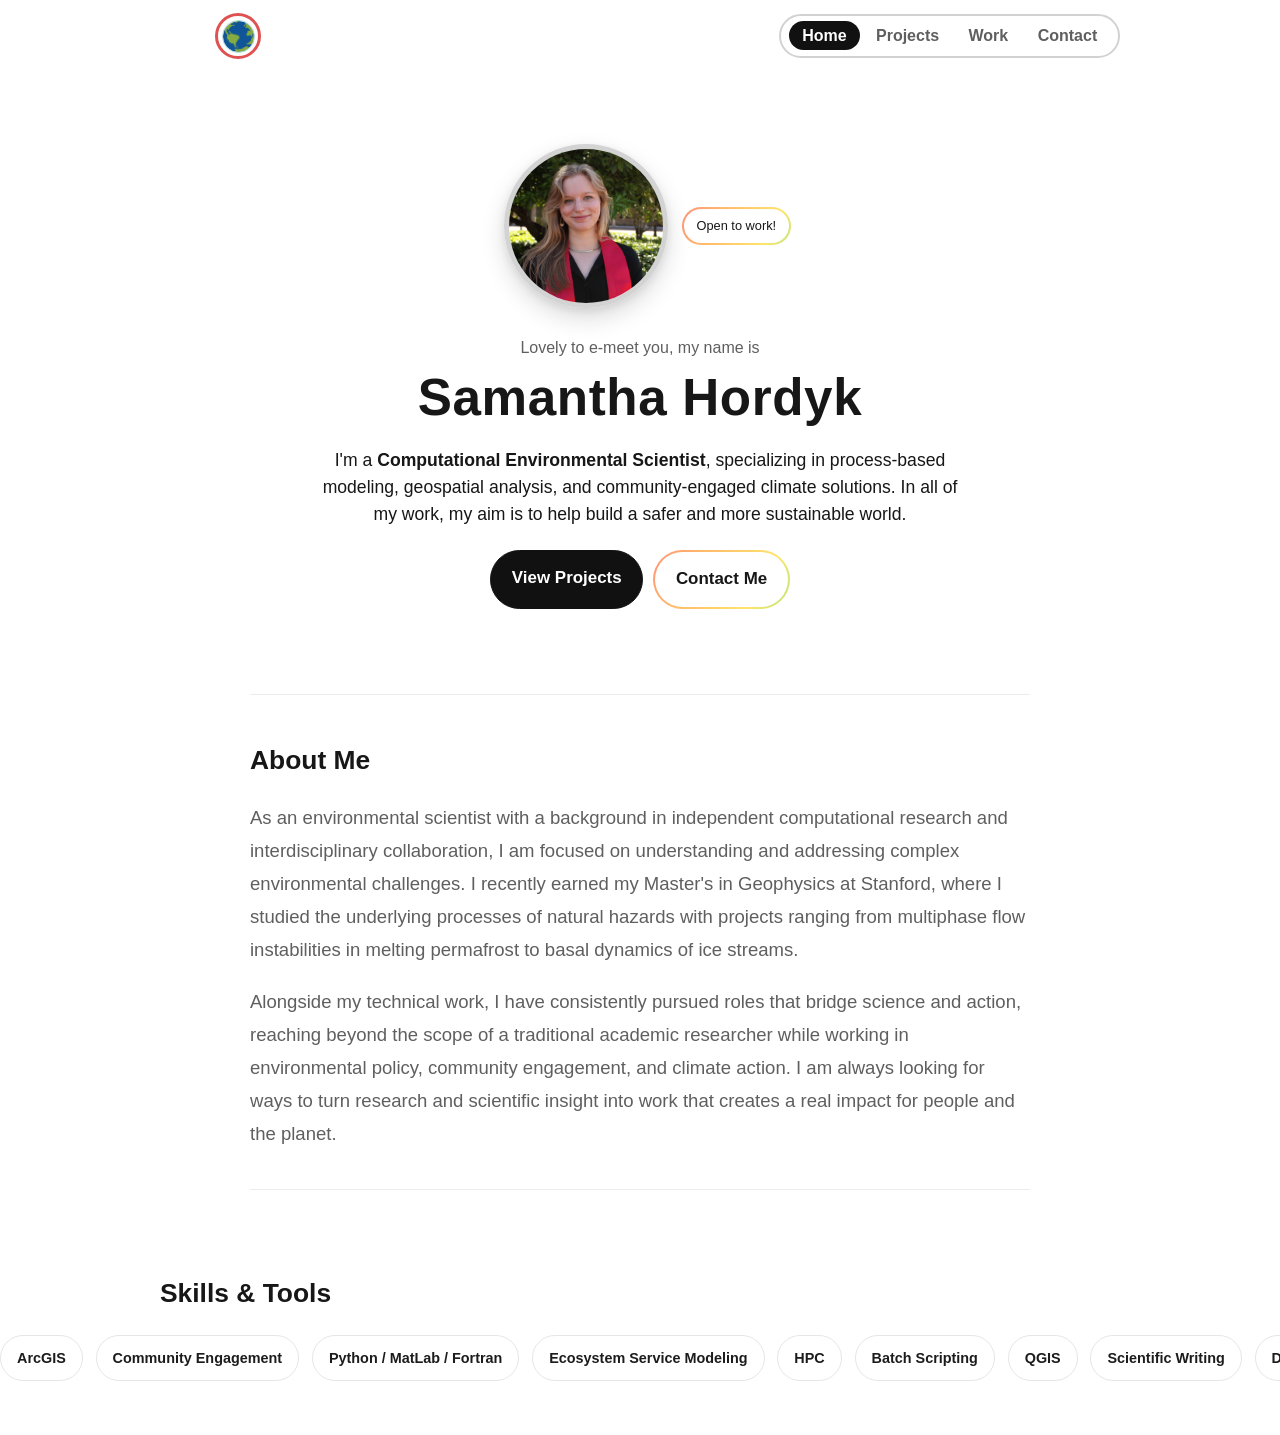
==== index.html @ 3ef1a28c "Web preview image" ====
<!DOCTYPE html>
<html lang="en">
  <head>
    <meta charset="UTF-8" />
    <meta name="viewport" content="width=device-width, initial-scale=1.0" />
    <link rel="preconnect" href="https://fonts.googleapis.com" />
    <link rel="preconnect" href="https://fonts.gstatic.com" crossorigin />
    <link href="https://fonts.googleapis.com/css2?family=Inter:wght@400;500;600;700;800&display=swap" rel="stylesheet" />
    <title>Samantha Hordyk | Portfolio</title>
    <link rel="icon" href="assets/photo.jpeg" type="image/jpeg" />
    <meta property="og:title" content="Samantha Hordyk | Portfolio" />
    <meta property="og:description" content="Computational Environmental Scientist specializing in process-based modeling, geospatial analysis, and climate solutions." />
    <meta property="og:image" content="assets/photo.jpeg" />
    <meta property="og:type" content="website" />
    <link rel="stylesheet" href="styles.css" />
  </head>
  <body>
    <header class="site-header">
      <nav class="nav container">
        <div class="header-left">
          <button class="earth-widget" id="co2Toggle" type="button" aria-expanded="false">
            <span class="earth-icon" aria-hidden="true"></span>
            <span class="sr-only">Show today's CO2 ppm</span>
          </button>
          <div class="co2-popover" id="co2Popover" hidden>
            <p><strong>Atmospheric CO<sub>2</sub>:</strong> <span id="co2Value">Loading...</span></p>
            <p class="co2-source">Source: NOAA GML <span id="co2Date"></span></p>
          </div>
        </div>
        <ul class="nav-links">
          <li><a class="active" href="index.html">Home</a></li>
          <li><a href="projects.html">Projects</a></li>
          <li><a href="work.html">Work</a></li>
          <li><a href="contact.html">Contact</a></li>
        </ul>
      </nav>
    </header>

    <main>
      <section class="hero">
        <div class="container hero-content">
          <div class="profile-row">
            <div class="profile-wrap" aria-hidden="true">
              <img
                class="profile-photo"
                src="assets/photo.jpeg"
                alt="Profile of Samantha Hordyk"
              />
            </div>
            <div class="status-pill status-pill-rainbow">Open to work!</div>
          </div>
          <p class="intro">Lovely to e-meet you, my name is</p>
          <h1 class="name">Samantha Hordyk</h1>
          <p class="hero-line">
            I'm a <strong> Computational Environmental Scientist</strong>, specializing in process-based modeling, geospatial analysis, and community-engaged 
            climate solutions. In all of my work, my aim is to help build a safer and more sustainable world.
          </p>
          <div class="hero-actions">
            <a class="button button-primary" href="projects.html">View Projects</a>
            <a class="button rainbow-outline" href="contact.html">Contact Me</a>
          </div>
        </div>
      </section>

      <section class="section container about">
        <h2>About Me</h2>
        <p>
          As an environmental scientist with a background in independent computational research and interdisciplinary collaboration, I am focused on understanding and addressing complex environmental challenges. I recently earned my Master's in Geophysics at Stanford, where I studied the underlying processes of natural hazards with projects ranging from multiphase flow instabilities in melting permafrost to basal dynamics of ice streams. 
        </p>
        <p>
          Alongside my technical work, I have consistently pursued roles that bridge science and action, reaching beyond the scope of a traditional academic researcher while working in environmental policy, community engagement, and climate action. I am always looking for ways to turn research and scientific insight into work that creates a real impact for people and the planet.
        </p>
      </section>

      <section class="section tech-stack">
        <div class="container tech-stack-head">
          <h2>Skills & Tools</h2>
        </div>
        <div class="tech-marquee" aria-label="Rotating technical skills">
          <div class="tech-track" id="techTrack"></div>
        </div>
      </section>
    </main>

    <script src="script.js"></script>
  </body>
  </html>
---- styles.css ----
:root {
  --bg: #ffffff;
  --surface: #ffffff;
  --text: #171717;
  --muted: #5f5f5f;
  --accent: #1c1c1c;
  --accent-soft: #f6f6f6;
  --border: #e6e6e6;
  --radius: 14px;
  --shadow: 0 2px 8px rgba(0, 0, 0, 0.03);
}

* {
  box-sizing: border-box;
}

body {
  margin: 0;
  font-family: -apple-system, BlinkMacSystemFont, "SF Pro Text", "SF Pro Display",
    "Helvetica Neue", Helvetica, Arial, sans-serif;
  font-size: 110%; /* ~17.6px base */
  line-height: 1.7;
  color: var(--text);
  background: var(--bg);
  min-height: 100vh;
}

img {
  max-width: 100%;
  display: block;
}

.container {
  width: min(960px, calc(100% - 5rem));
  margin: 0 auto;
}

.site-header {
  position: sticky;
  top: 0;
  z-index: 50;
  backdrop-filter: blur(5px);
  background: rgba(255, 255, 255, 0.95);
  border-bottom: none;
}

.nav {
  min-height: 72px;
  display: flex;
  align-items: center;
  justify-content: space-between;
  gap: 1rem;
}

.header-left {
  position: relative;
  margin-left: 55px;
}

.earth-widget {
  width: 46px;
  height: 46px;
  border-radius: 50%;
  border: 3px solid #df5252;
  background: #ffffff;
  display: grid;
  place-items: center;
  cursor: pointer;
  padding: 0;
}

.earth-icon {
  width: 33px;
  height: 33px;
  border-radius: 50%;
  background: url("assets/earthicon.jpg") center / cover no-repeat;
  border: 1px solid #abd7e2;
}

.co2-popover {
  position: absolute;
  left: 0;
  top: calc(100% + 8px);
  min-width: 190px;
  padding: 0.55rem 0.65rem;
  border: 2px solid #e06a6a;
  border-radius: 10px;
  background: #ffffff;
  color: var(--text);
  box-shadow: none;
}

.co2-popover p {
  margin: 0;
  font-size: 0.86rem;
  line-height: 1.35;
}

.co2-popover p:first-child {
  white-space: nowrap;
}

.co2-popover sub {
  font-size: 0.68em;
  vertical-align: baseline;
  position: relative;
  bottom: -0.2em;
}

.co2-source {
  margin-top: 0.2rem;
  font-size: 0.73rem !important;
  line-height: 1.1;
  color: #7d7d7d;
}

.sr-only {
  position: absolute;
  width: 1px;
  height: 1px;
  padding: 0;
  margin: -1px;
  overflow: hidden;
  clip: rect(0, 0, 0, 0);
  white-space: nowrap;
  border: 0;
}

.nav-links {
  margin: 0;
  padding: 0.34rem 0.48rem;
  list-style: none;
  display: flex;
  gap: 0.2rem;
  flex-wrap: wrap;
  border: 2px solid #d2d2d2;
  border-radius: 999px;
  background: #ffffff;
}

.nav-links a {
  text-decoration: none;
  color: var(--muted);
  font-weight: 600;
  font-size: 1rem;
  padding: 0.38rem 0.82rem;
  border-radius: 999px;
}

.nav-links a:hover {
  color: var(--text);
  background: #f5f5f5;
}

.nav-links a.active {
  color: #ffffff;
  background: #111111;
}

.nav-links a.active:hover {
  color: #ffffff;
  background: #111111;
}

.hero {
  position: relative;
  overflow: hidden;
  padding: 4.5rem 0 3.2rem;
}

.hero-content {
  position: relative;
  text-align: center;
  z-index: 2;
}

.profile-row {
  position: relative;
  width: 100%;
  display: flex;
  align-items: center;
  justify-content: center;
  margin: 0 auto 1.65rem;
  transform: translateX(-54px);
}

.profile-wrap {
  position: relative;
  width: 164px;
  height: 164px;
  margin: 0;
  filter: none;
  transform: translateX(0);
}

.profile-photo {
  width: 100%;
  height: 100%;
  object-fit: cover;
  border-radius: 50%;
  margin: 0;
  border: 5px solid #d3d3d3;
  position: relative;
  z-index: 2;
  box-shadow:
    0 10px 24px rgba(0, 0, 0, 0.14),
    0 3px 8px rgba(0, 0, 0, 0.08);
}

.status-pill {
  display: inline-flex;
  align-items: center;
  justify-content: center;
  padding: 0.38rem 0.78rem;
  border-radius: 999px;
  font-size: 0.8rem;
  font-weight: 500;
  margin: 0;
  position: absolute;
  left: calc(50% + 96px);
  top: 50%;
  transform: translateY(-50%);
}

.status-pill-rainbow {
  border: 2.5px solid transparent;
  background: linear-gradient(#ffffff, #ffffff) padding-box,
    linear-gradient(
        120deg,
        #ff7a7a,
        #ffb86b,
        #ffe56b,
        #7ee787,
        #7dd3fc,
        #c4b5fd,
        #ff7a7a
      )
      border-box;
  background-size: 100% 100%, 280% 280%;
  background-position: 0 0, 0% 50%;
  animation: rainbow-shimmer 3.8s linear infinite;
}

.intro {
  font-size: 1rem;
  margin: 0 0 0.62rem;
  color: var(--muted);
}

.name {
  margin: 0 0 1.35rem;
  font-family: -apple-system, BlinkMacSystemFont, "SF Pro Display", "SF Pro Text",
    "Helvetica Neue", Helvetica, Arial, sans-serif;
  font-size: clamp(2.2rem, 5.4vw, 3.2rem);
  line-height: 1.05;
  letter-spacing: 0.012em;
}

.hero-line {
  width: min(640px, 100%);
  margin: 0 auto 1.35rem;
  font-size: 1.1rem;
  line-height: 1.55;
  color: var(--text);
}

.hero-actions {
  margin-top: 0;
  display: flex;
  justify-content: center;
  gap: 0.6rem;
  flex-wrap: wrap;
}

.hero-actions .button {
  padding: 0.82rem 1.3rem;
  font-size: 1.06rem;
}

.button {
  border: 1px solid var(--border);
  border-radius: 999px;
  padding: 0.62rem 1.02rem;
  font-weight: 600;
  text-decoration: none;
  cursor: pointer;
  font-size: 0.92rem;
}

.button-primary {
  background: #111111;
  color: #fff;
  border-color: #111111;
}

.button-primary:hover {
  background: #000000;
}

.button-outline {
  border-color: var(--accent);
  color: var(--accent);
  background: #fff;
}

.button-outline:hover {
  background: var(--accent-soft);
}

.rainbow-outline {
  position: relative;
  color: var(--text);
  border: 2px solid transparent;
  background: linear-gradient(
      #ffffff,
      #ffffff
    )
    padding-box,
    linear-gradient(
      120deg,
      #ff7a7a,
      #ffb86b,
      #ffe56b,
      #7ee787,
      #7dd3fc,
      #c4b5fd,
      #ff7a7a
    )
    border-box;
  background-size: 100% 100%, 280% 280%;
  background-position: 0 0, 0% 50%;
  animation: rainbow-shimmer 4s linear infinite;
}

@keyframes rainbow-shimmer {
  0% {
    background-position: 0 0, 0% 50%;
  }
  50% {
    background-position: 0 0, 100% 50%;
  }
  100% {
    background-position: 0 0, 200% 50%;
  }
}

.section {
  padding: 2.5rem 0;
}

.about p,
.page-intro p,
.cv-entry p,
.education-card p,
.project-detail-copy p,
.contact-card p {
  color: var(--muted);
}

.about p {
  font-size: 1.16rem;
  line-height: 1.78;
}

.about {
  max-width: 780px;
  margin-top: 2.1rem;
  margin-bottom: 2.5rem;
  margin-left: auto;
  margin-right: auto;
  border-top: 1px solid #ededed;
  border-bottom: 1px solid #ededed;
  padding-top: 1.3rem;
  padding-bottom: 1.3rem;
}

.page-main {
  padding: 2rem 0 3.4rem;
}

.page-intro h1,
.section h2 {
  margin-bottom: 0.5rem;
}

.page-intro h1 {
  font-size: clamp(2.1rem, 4.6vw, 2.8rem);
  font-weight: 800;
  line-height: 1.1;
  letter-spacing: -0.02em;
}

.projects-page {
  min-height: calc(100vh - 140px);
  padding-left: 4.5rem;
  padding-right: 4.5rem;
}

.projects-stage {
  min-height: calc(100vh - 220px);
  display: grid;
  grid-template-rows: 2fr 1fr;
  gap: 2.7rem;
}

.project-gallery {
  display: grid;
  grid-template-columns: repeat(3, minmax(0, 1fr));
  gap: 1.6rem;
  max-width: 860px;
  margin: 0 auto;
}
.project-thumb {
  display: flex;
  flex-direction: column;
  align-items: center;
  text-decoration: none;
  color: inherit;
  gap: 0.75rem;
  position: relative;
}

.bee-star {
  position: absolute;
  left: -30px;
  top: -22px;
  font-size: 56px;
  color: #fff200;
  line-height: 1;
  pointer-events: none;
  z-index: 1;
  transform: rotate(-20deg);
  -webkit-text-stroke: 1px #c9a800;
}

.project-thumb-media {
  width: 100%;
  aspect-ratio: 1 / 1; /* make tiles square */
  overflow: hidden;
  border-radius: 12px;
  background: #fff;
  box-shadow: 0 6px 18px rgba(12,12,12,0.06);
  border: 1.5px solid #e2e8f0;
}

.project-thumb-media img {
  width: 100%;
  height: 100%;
  object-fit: cover;
  display: block;
}

.project-thumb-placeholder {
  background: linear-gradient(135deg, #e8f0e8 0%, #d4e8d4 50%, #c8dfc8 100%);
}

/* smooth image transform and specific zoom for one tile */
.project-thumb-media img {
  transition: transform 260ms cubic-bezier(.2,.9,.3,1);
  transform-origin: center center;
}
.project-thumb-media img.zoom-in {
  transform: scale(1.08);
}

.project-thumb-title {
  display: flex;
  justify-content: center;
  align-items: center;
  margin-top: 0.6rem;
  text-align: center;
  font-size: 0.92rem;
  font-weight: 600;
  color: #ffffff;
  padding: 0.55rem 1rem;
  border-radius: 12px;
  background: #c4c4c4;
  border: 2px solid transparent;
  width: 100%;
  transition: background 200ms;
}

.project-thumb:hover .project-thumb-title {
  background: #b0b0b0;
}

/* Add spacing between the intro and the gallery */
.projects-stage { margin-top: 3rem; }

.project-detail {
  display: grid;
  grid-template-columns: 1fr minmax(180px, 34%);
  gap: 1rem;
  background: transparent;
  border: 0;
  border-radius: 0;
  box-shadow: none;
  padding: 0;
  min-height: 100%;
}

.project-detail-copy h2 {
  margin-top: 0.1rem;
  margin-bottom: 0.45rem;
}

.project-detail-copy p {
  margin: 0;
  color: var(--muted);
  font-size: 1rem;
}

.project-detail-description {
  display: grid;
  gap: 0.55rem;
}

.project-detail-side {
  border: 0;
  border-radius: 0;
  min-height: 170px;
  display: grid;
  place-items: center;
  overflow: visible;
  background: transparent;
}

.project-detail-side img {
  width: 100%;
  height: 100%;
  max-height: 340px;
  object-fit: contain;
}

.project-detail-side p {
  margin: 0;
  font-size: 0.82rem;
  color: #9a9a9a;
}

.project-detail-side.is-empty img {
  display: none;
}

.cv-layout {
  display: grid;
  gap: 3.2rem;
  max-width: 820px;
  margin-top: 1.2rem;
  margin-bottom: 1.4rem;
  margin-left: auto;
  margin-right: auto;
  padding-left: 2.5rem;
  padding-right: 2.5rem;
}

.cv-page-heading {
  font-size: clamp(2.1rem, 4.6vw, 2.8rem);
  font-weight: 800;
  line-height: 1.08;
  margin: 0 0 0.8rem;
  letter-spacing: -0.02em;
  padding-bottom: 0.9rem;
  position: relative;
}

.cv-page-heading::after {
  content: '';
  position: absolute;
  bottom: 0;
  left: 0;
  width: 2.8rem;
  height: 1.5px;
  background: #cccccc;
}

.cv-page-subhead {
  color: var(--muted);
  font-size: 1rem;
  margin: 0 0 1.6rem;
}

.cv-section-label {
  font-size: 0.78rem;
  font-weight: 700;
  letter-spacing: 0.1em;
  text-transform: uppercase;
  color: #aaaaaa;
  margin: 0 0 1.8rem;
}

.cv-experience {
  display: grid;
  gap: 0;
  padding-left: 2rem;
}

.cv-experience h2,
.cv-education h2 {
  margin: 0 0 0.6rem;
}

.cv-entry {
  position: relative;
  padding: 0 0 0.5rem 1.8rem;
  margin-bottom: 2.2rem;
}

/* pin circle head */
.cv-entry::before {
  content: '';
  position: absolute;
  left: -0.45rem;
  top: 3px;
  width: 13px;
  height: 13px;
  border-radius: 50%;
  background: #9aabb8;
  box-shadow: 0 1px 3px rgba(0,0,0,0.18);
  z-index: 1;
}

/* vertical line runs only the height of the entry content, stops before the margin gap */
.cv-entry::after {
  content: '';
  position: absolute;
  left: 0;
  top: 16px;
  bottom: 0;
  width: 1.5px;
  background: #dedede;
}

.cv-entry:last-child {
  margin-bottom: 0;
}

.cv-entry-head,
.education-head {
  display: flex;
  justify-content: space-between;
  align-items: baseline;
  gap: 1rem;
  margin-bottom: 0.25rem;
}

.cv-entry-head h3,
.education-head h3 {
  margin: 0;
  font-size: 1.06rem;
  font-weight: 700;
}

.cv-entry-head span,
.education-head span {
  color: #aaaaaa;
  font-size: 0.88rem;
  font-weight: 500;
  white-space: nowrap;
  flex-shrink: 0;
}

.cv-org {
  margin: 0 0 0.4rem;
  color: #7a8fa6;
  font-weight: 800;
  font-size: 0.95rem;
}

.cv-entry p:last-child {
  margin: 0;
}

.education-grid {
  display: grid;
  grid-template-columns: repeat(2, minmax(0, 1fr));
  gap: 1rem;
}

.education-card {
  border: 1px solid var(--border);
  border-radius: 12px;
  padding: 1rem;
  background: #ffffff;
  box-shadow: none;
}

.education-card p {
  margin: 0.4rem 0 0;
  font-size: 0.88rem;
}

.cv-awards {
  padding-top: 0.2rem;
}

.cv-awards .cv-section-label {
  color: var(--text);
  letter-spacing: 0.06em;
  text-align: left;
  margin-bottom: 0.4rem;
}

.cv-awards-list {
  margin: 0;
  color: var(--muted);
  font-size: 0.95rem;
  line-height: 1.9;
  text-align: center;
}

.contact-page {
  padding-left: 2.5rem;
  padding-right: 2.5rem;
}

.contact-page .contact-actions {
  display: flex;
  flex-direction: column;
  align-items: center;
  gap: 0.75rem;
  margin-top: 1.6rem;
}

.contact-centered {
  display: flex;
  flex-direction: column;
  align-items: center;
  padding-top: 1rem;
  max-width: 820px;
  margin: 0 auto;
  padding-left: 2.5rem;
  padding-right: 2.5rem;
}

.contact-centered .page-intro {
  align-self: flex-start;
  width: 100%;
  padding-bottom: 1.2rem;
  border-bottom: 1.5px solid #e6e6e6;
  margin-bottom: 0.5rem;
}


.contact-info {
  background: var(--surface);
  border: 1px solid var(--border);
  border-radius: var(--radius);
  box-shadow: var(--shadow);
  padding: 1.2rem;
  display: grid;
  align-content: center;
  gap: 0.8rem;
}

.contact-card h2,
.contact-info h2 {
  margin-top: 0;
}

.contact-card {
  display: flex;
  align-items: center;
  justify-content: center;
  min-height: 100%;
  padding: 0;
}

.contact-actions {
  display: flex;
  flex-direction: column;
  gap: 0.8rem;
  justify-content: center;
  align-items: center;
}

.social-btn {
  display: inline-flex;
  align-items: center;
  justify-content: center;
  gap: 0.62rem;
  text-decoration: none;
  color: var(--text);
  min-width: 240px;
  min-height: 64px;
  padding: 1rem 1.6rem;
  border: 2px solid var(--border);
  border-radius: 999px;
  background: #ffffff;
  font-weight: 600;
  font-size: 1rem;
  transition: box-shadow 200ms, border-color 200ms;
}

.social-btn-email {
  border-color: transparent;
  background: linear-gradient(#ffffff, #ffffff) padding-box,
    linear-gradient(
      120deg,
      #ff7a7a,
      #ffb86b,
      #ffe56b,
      #7ee787,
      #7dd3fc,
      #c4b5fd,
      #ff7a7a
    ) border-box;
  background-size: 100% 100%, 280% 280%;
  background-position: 0 0, 0% 50%;
  animation: rainbow-shimmer 3.8s linear infinite;
}

.contact-location {
  display: inline-flex;
  align-items: center;
  gap: 0.45rem;
  color: var(--muted);
  font-size: 0.95rem;
  margin: 0.3rem 0 0;
}

.contact-location svg {
  width: 15px;
  height: 15px;
  fill: #9aabb8;
  flex-shrink: 0;
}

.social-btn svg {
  width: 20px;
  height: 20px;
  fill: #5f5f5f;
  flex: 0 0 auto;
}

.social-btn:hover {
  border-color: transparent;
  background: linear-gradient(#ffffff, #ffffff) padding-box,
    linear-gradient(
        120deg,
        #ff7a7a,
        #ffb86b,
        #ffe56b,
        #7ee787,
        #7dd3fc,
        #c4b5fd,
        #ff7a7a
      )
      border-box;
  background-size: 100% 100%, 280% 280%;
  background-position: 0 0, 0% 50%;
  animation: rainbow-shimmer 3.8s linear infinite;
}

.social-btn:hover svg {
  fill: #1f1f1f;
}

.contact-info-email {
  margin: 0;
  font-size: 1.08rem;
  font-weight: 600;
  display: inline-block;
  padding: 0.45rem 1rem;
  border-radius: 999px;
  border: 2px solid transparent;
  background: linear-gradient(#ffffff, #ffffff) padding-box,
    linear-gradient(
      120deg,
      #ff7a7a,
      #ffb86b,
      #ffe56b,
      #7ee787,
      #7dd3fc,
      #c4b5fd,
      #ff7a7a
    ) border-box;
  background-size: 100% 100%, 280% 280%;
  background-position: 0 0, 0% 50%;
  animation: rainbow-shimmer 3.8s linear infinite;
}

.contact-info-location {
  margin: 0;
  display: inline-flex;
  align-items: center;
  gap: 0.45rem;
  color: var(--muted);
  font-size: 0.98rem;
}

.contact-info-location svg {
  width: 16px;
  height: 16px;
  fill: #777777;
  flex: 0 0 auto;
}

.tech-stack {
  margin-bottom: 0.5rem;
  padding-top: 1.2rem;
}

.tech-stack-head {
  text-align: left;
}

.tech-marquee {
  width: 100%;
  overflow: hidden;
  margin-top: 0.8rem;
  padding: 0.35rem 0;
}

.tech-track {
  width: max-content;
  display: flex;
  gap: 0.8rem;
  align-items: center;
  animation: tech-scroll 30s linear infinite;
}

.tech-pill {
  display: inline-flex;
  align-items: center;
  justify-content: center;
  padding: 0.62rem 1rem;
  border-radius: 999px;
  border: 1px solid var(--border);
  background: #ffffff;
  color: var(--accent);
  font-size: 0.9rem;
  font-weight: 700;
  white-space: nowrap;
}

@keyframes tech-scroll {
  from {
    transform: translateX(0);
  }
  to {
    transform: translateX(-50%);
  }
}

.site-footer {
  border-top: 1px solid var(--border);
  background: #ffffff;
}

.footer-wrap {
  min-height: 70px;
  display: flex;
  align-items: center;
  justify-content: center;
}

@media (max-width: 640px) {
  .header-left {
    margin-left: 0;
  }

  .container {
    width: min(960px, calc(100% - 2rem));
  }

  .profile-wrap {
    width: 132px;
    height: 132px;
    transform: translateX(0);
  }

  .profile-row {
    margin-bottom: 1.35rem;
    transform: translateX(-32px);
  }

  .status-pill {
    left: calc(50% + 78px);
    font-size: 0.74rem;
    padding: 0.33rem 0.66rem;
  }

  .hero {
    padding-top: 3.4rem;
  }

  .projects-stage {
    min-height: auto;
    grid-template-rows: auto auto;
  }

  .project-gallery {
    grid-template-columns: 1fr;
  }

  .project-detail {
    grid-template-columns: 1fr;
  }

  .education-grid {
    grid-template-columns: 1fr;
  }

  .tech-track {
    animation-duration: 24s;
  }
}

@media (prefers-reduced-motion: reduce) {
  .tech-track {
    animation: none;
  }

  .rainbow-outline {
    animation: none;
  }
}

/* Project subpage styles */
.project-breadcrumb {
  display: inline-flex;
  align-items: center;
  gap: 0.35rem;
  color: var(--muted);
  text-decoration: none;
  font-size: 0.9rem;
  font-weight: 500;
  margin-bottom: 1.4rem;
}

.project-breadcrumb:hover {
  color: var(--text);
}

.project-page-header {
  border-bottom: 1px solid var(--border);
  padding-bottom: 1.4rem;
  margin-bottom: 2rem;
}

.project-page-header h1 {
  margin: 0 0 0.6rem;
  font-size: clamp(1.6rem, 3.8vw, 2.2rem);
  line-height: 1.15;
}

.project-page-intro {
  margin: 0;
  color: var(--muted);
  font-size: 1.02rem;
  line-height: 1.65;
  max-width: 680px;
}

.project-figures {
  display: grid;
  grid-template-columns: repeat(auto-fit, minmax(280px, 1fr));
  gap: 1.2rem;
}

.project-figures.single {
  grid-template-columns: 1fr;
  max-width: 820px;
}

.project-figures.poster {
  grid-template-columns: 1fr;
  max-width: 680px;
  margin: 0 auto;
}

.project-figure {
  border: 1.5px solid var(--border);
  border-radius: 12px;
  overflow: hidden;
  background: #fafafa;
}

.project-figure img {
  width: 100%;
  display: block;
  object-fit: contain;
}

.project-figure figcaption {
  padding: 0.55rem 0.8rem;
  font-size: 0.82rem;
  color: var(--muted);
  border-top: 1px solid var(--border);
  line-height: 1.4;
}

.project-actions {
  margin-top: 2rem;
  display: flex;
  gap: 0.6rem;
  flex-wrap: wrap;
  align-items: center;
}

/* ── Project subpage template ──────────────────────────────── */

/* Outer wrapper — sets the generous side margins */
.pj-page {
  padding: 2rem 0 4rem;
}

/* Inner content — narrower than the default container for bigger side margins */
.pj-inner {
  width: min(860px, calc(100% - 10rem));
  margin: 0 auto;
  padding-left: 1.5rem;
}

/* Page header: title + lede above the two-column body */
.pj-header {
  border-bottom: 1px solid var(--border);
  padding-bottom: 1.6rem;
  margin-bottom: 2.2rem;
}

.pj-header h1 {
  margin: 0 0 0.65rem;
  font-size: clamp(1.7rem, 3.8vw, 2.4rem);
  font-weight: 800;
  line-height: 1.1;
  letter-spacing: -0.02em;
}

.pj-lede {
  margin: 0;
  color: var(--muted);
  font-size: 1.04rem;
  line-height: 1.68;
  max-width: 640px;
}

/* Layout: scope box floats top-right, body text wraps beneath it */
.pj-layout {
  display: block;
}

.pj-layout::after {
  content: '';
  display: table;
  clear: both;
}

.pj-sidebar {
  float: right;
  width: 210px;
  margin-left: 2.6rem;
  margin-bottom: 1.4rem;
}

/* Lede block sits to the left of the floated sidebar */
.pj-lede-block {
  overflow: hidden;
  margin-bottom: 2rem;
}

/* Main body */
.pj-body {
  min-width: 0;
}

/* Individual subsections */
.pj-section {
  margin-bottom: 2.6rem;
}

.pj-section:last-child {
  margin-bottom: 0;
}

.pj-section h2,
.pj-body h2 {
  margin: 0 0 0.7rem;
  font-size: 1.18rem;
  font-weight: 700;
  letter-spacing: -0.01em;
  font-family: inherit;
  color: inherit;
}

/* Space between toggle and the section that follows it */
.pj-toggle + .pj-section {
  margin-top: 2.6rem;
}

.pj-section p {
  margin: 0 0 1rem;
  color: var(--text);
  line-height: 1.72;
}

.pj-section p:last-child {
  margin-bottom: 0;
}

/* Toggle / disclosure for processing section */
.pj-toggle {
  border: none;
  margin-bottom: 1rem;
}

.pj-toggle summary {
  list-style: none;
  cursor: pointer;
  display: flex;
  align-items: center;
  gap: 0.45em;
  font-family: inherit;
  font-size: 1rem;
  font-weight: 400;
  letter-spacing: 0;
  color: var(--text);
  line-height: 1.72;
  margin-top: 0.5rem;
}

.pj-toggle[open] summary {
  margin-bottom: 0.8rem;
}

.pj-toggle summary::-webkit-details-marker { display: none; }

.pj-toggle summary::before {
  content: '▶';
  font-size: 0.65em;
  color: var(--text);
  transition: transform 0.18s ease;
  flex-shrink: 0;
}

.pj-toggle[open] summary::before {
  transform: rotate(90deg);
}

.pj-toggle p {
  margin: 0 0 1rem;
  color: var(--text);
  font-size: 1rem;
  line-height: 1.72;
}

.pj-toggle p:last-child {
  margin-bottom: 0;
}

/* Figure wrapper — used for both real images and placeholders */
.pj-fig-placeholder {
  margin: 1.4rem 0;
}

.pj-fig-placeholder figcaption {
  margin-top: 0.5rem;
  font-size: 0.82rem;
  color: var(--muted);
  line-height: 1.45;
}

/* Dashed placeholder box — only shown when there is no <img> */
.pj-fig-box {
  width: 100%;
  aspect-ratio: 16 / 9;
  background: #f0f0f0;
  border: 1.5px dashed #d0d0d0;
  border-radius: 10px;
  display: grid;
  place-items: center;
  color: #aaaaaa;
  font-size: 0.88rem;
  font-weight: 500;
  letter-spacing: 0.02em;
}

/* Wide single figure */
.pj-fig-wide .pj-fig-box {
  aspect-ratio: 21 / 9;
}

/* Two-up figure grid — bleeds slightly past the text column */
.pj-fig-grid {
  display: grid;
  grid-template-columns: repeat(2, 1fr);
  gap: 1rem;
  margin: 1.4rem -6rem 1.4rem -4.5rem;
}

.scope-box {
  border: 1.5px solid var(--border);
  border-radius: 12px;
  padding: 1.1rem 1.2rem 1.2rem;
  background: #fafafa;
}

.scope-label {
  margin: 0 0 0.85rem;
  font-size: 0.72rem;
  font-weight: 800;
  letter-spacing: 0.12em;
  text-transform: uppercase;
  color: #aaaaaa;
  text-align: center;
}

.scope-list {
  margin: 0;
  padding: 0;
  display: grid;
  gap: 0.35rem;
}

.scope-list dt {
  font-size: 0.75rem;
  font-weight: 700;
  letter-spacing: 0.06em;
  text-transform: uppercase;
  color: #888888;
  margin-bottom: 0.1rem;
}

.scope-list dd {
  margin: 0 0 0 0.65rem;
  font-size: 0.88rem;
  color: var(--text);
  line-height: 1.45;
}

@media (max-width: 760px) {
  .pj-inner {
    width: min(860px, calc(100% - 3rem));
  }

  .pj-sidebar {
    float: none;
    width: 100%;
    margin-left: 0;
    margin-bottom: 1.6rem;
  }

  .pj-fig-grid {
    grid-template-columns: 1fr;
    margin: 1.4rem 0;
  }
}

/* ── Project modal styles ──────────────────────────────────── */
.project-modal {
  position: fixed;
  inset: 0;
  display: grid;
  place-items: center;
  z-index: 120;
}
.project-modal[hidden] { display: none !important; }
.modal-backdrop {
  position: absolute;
  inset: 0;
  background: rgba(10, 10, 10, 0.55);
  z-index: 120;
  pointer-events: auto;
}
.modal-dialog {
  position: relative;
  width: min(920px, calc(100% - 3rem));
  max-height: calc(100vh - 4rem);
  background: #fff;
  border-radius: 12px;
  box-shadow: 0 18px 50px rgba(0,0,0,0.35);
  overflow: auto;
  padding: 1.25rem;
  z-index: 121;
  pointer-events: auto;
}
.modal-close {
  position: absolute;
  right: 0.6rem;
  top: 0.6rem;
  border: 0;
  background: transparent;
  font-size: 1.05rem;
  cursor: pointer;
  z-index: 122;
}
.project-modal { pointer-events: auto; }
.modal-header h3 { margin: 0 0 0.6rem 0; }
.modal-body { display: grid; gap: 1rem; }
.modal-gallery { display: grid; gap: 0.6rem; align-items: center; }
.modal-gallery img { width: 100%; max-height: 480px; object-fit: contain; border-radius: 8px; }
.modal-copy p { margin: 0 0 0.6rem 0; color: var(--muted); }
.modal-links a { display: inline-block; margin-right: 0.6rem; margin-top: 0.6rem; }
.modal-nav { display: flex; gap: 0.6rem; justify-content: flex-end; margin-top: 0.6rem; }

@media (max-width: 640px) {
  .modal-dialog { width: calc(100% - 2rem); padding: 0.9rem; }
  .modal-gallery img { max-height: 260px; }
}
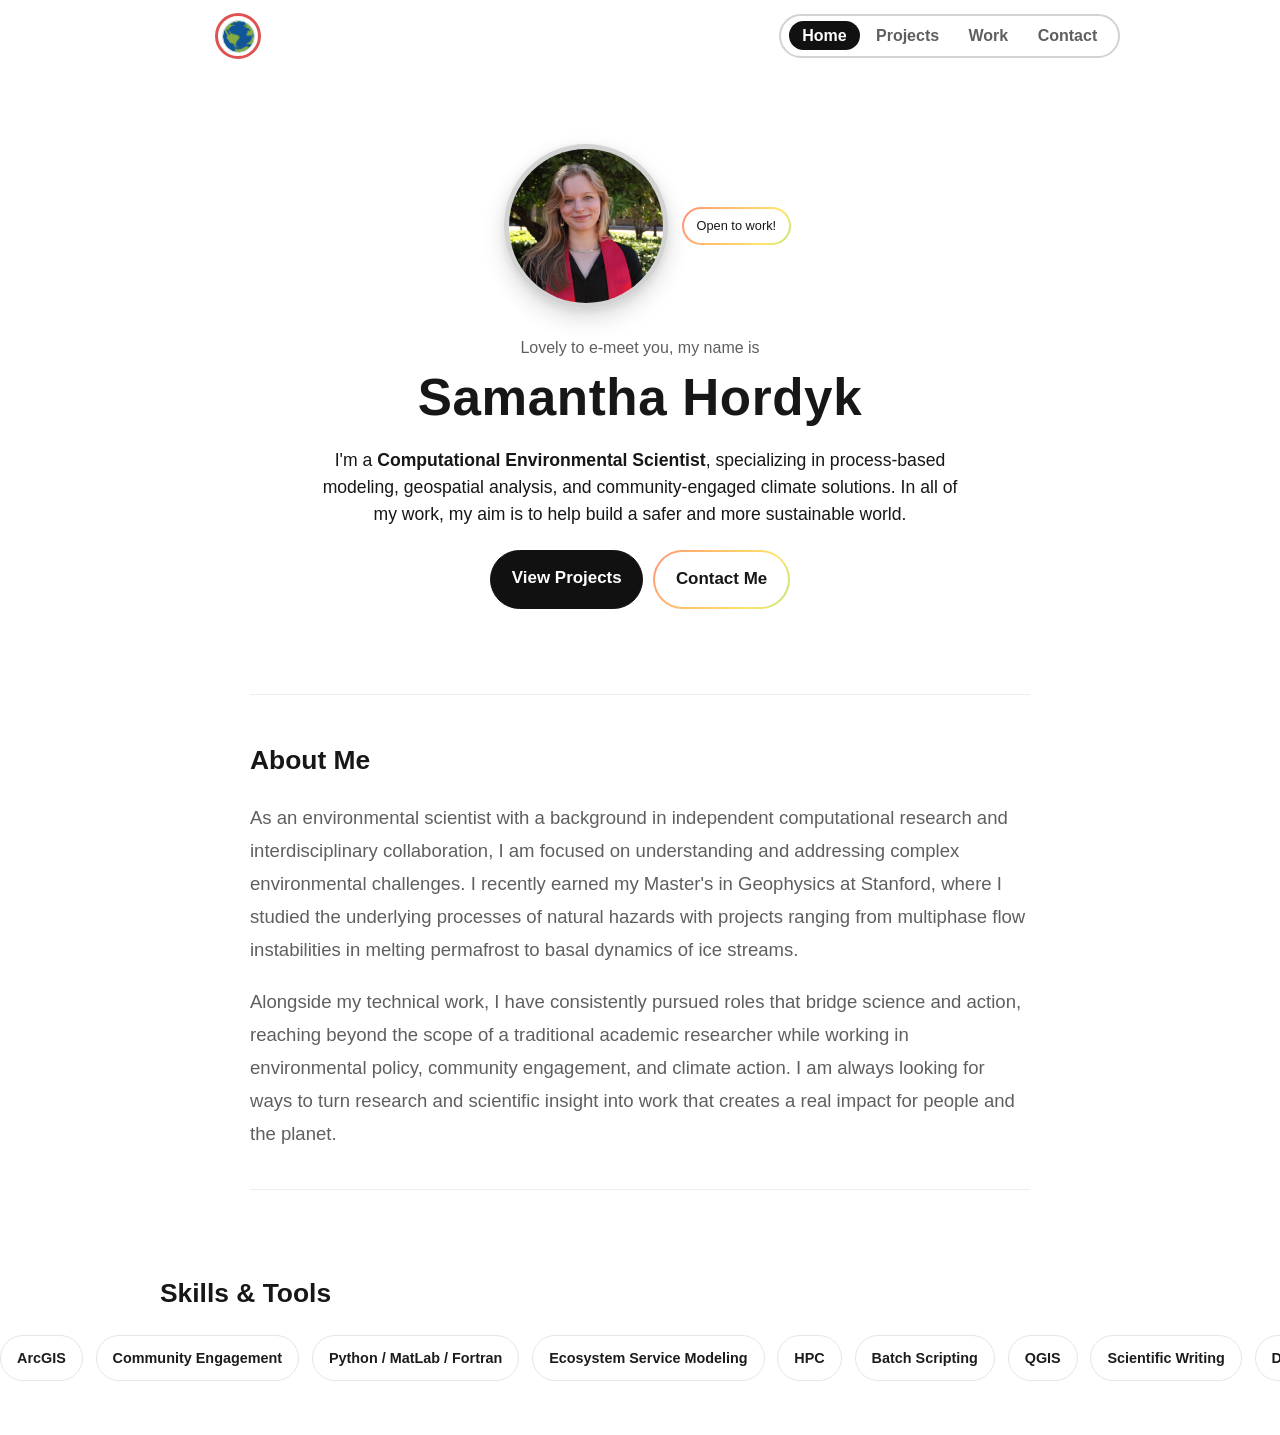
==== commit e30bbc4a: "Compressing some images" ====
--- a/index.html
+++ b/index.html
@@ -43,7 +43,7 @@
             <div class="profile-wrap" aria-hidden="true">
               <img
                 class="profile-photo"
-                src="assets/photo.jpeg"
+                src="assets/photo_thumb.jpeg"
                 alt="Profile of Samantha Hordyk"
               />
             </div>
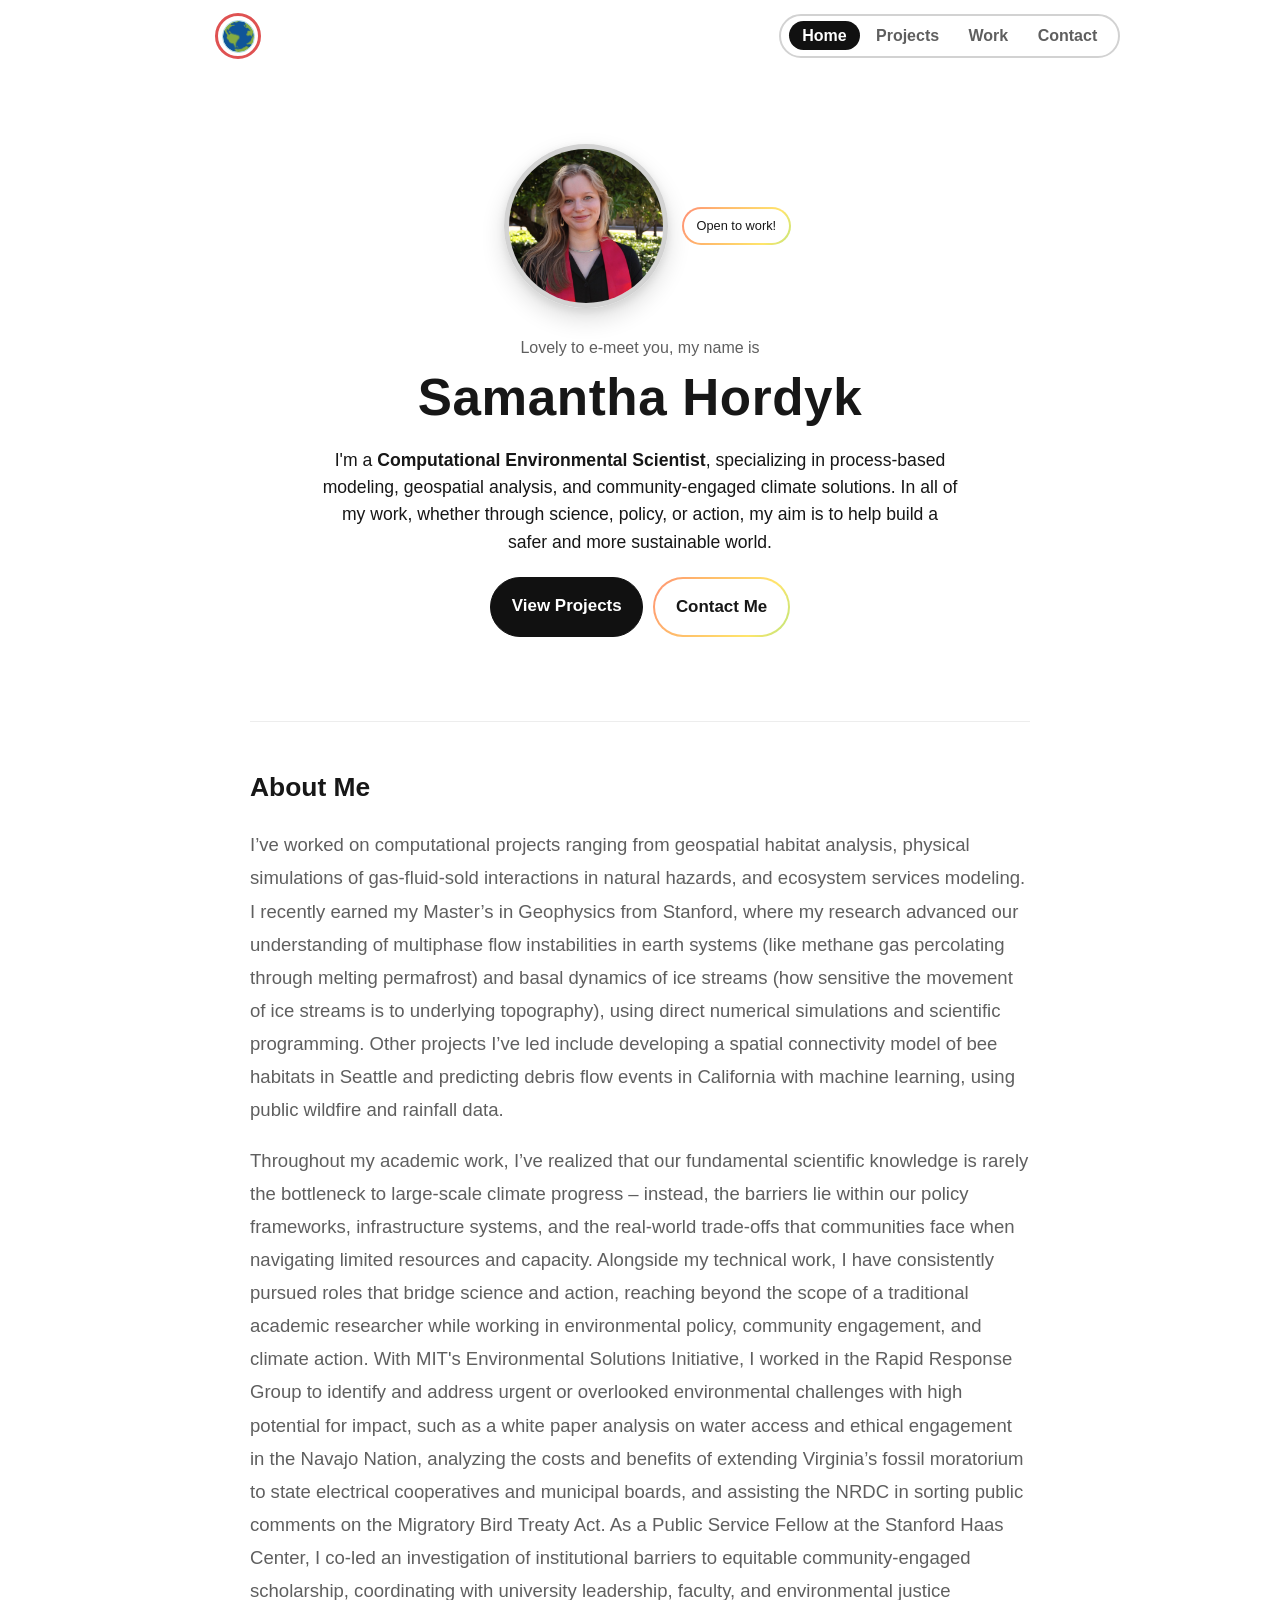
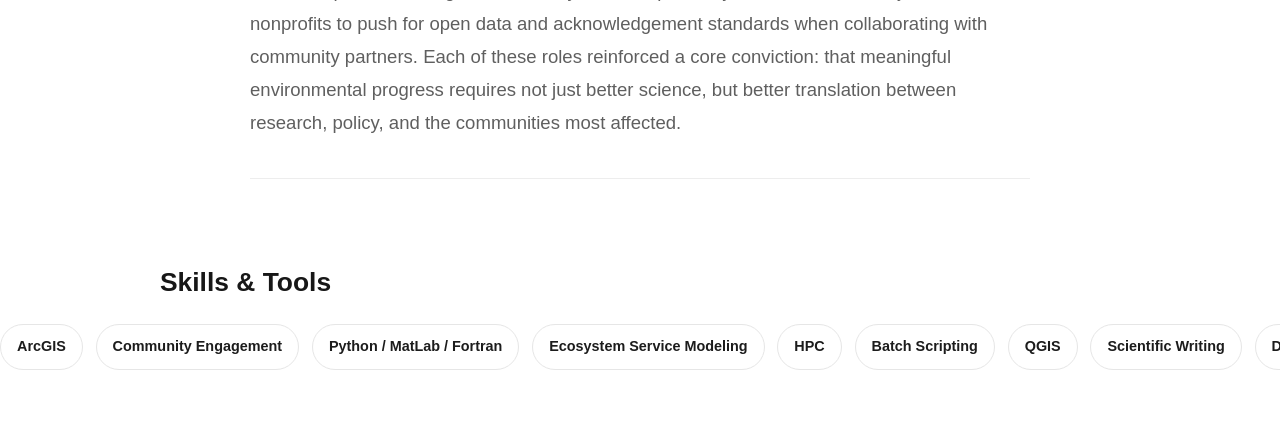
==== commit 33d0ed1e: "Editing about me" ====
--- a/index.html
+++ b/index.html
@@ -53,7 +53,7 @@
           <h1 class="name">Samantha Hordyk</h1>
           <p class="hero-line">
             I'm a <strong> Computational Environmental Scientist</strong>, specializing in process-based modeling, geospatial analysis, and community-engaged 
-            climate solutions. In all of my work, my aim is to help build a safer and more sustainable world.
+            climate solutions. In all of my work, whether through science, policy, or action, my aim is to help build a safer and more sustainable world.
           </p>
           <div class="hero-actions">
             <a class="button button-primary" href="projects.html">View Projects</a>
@@ -65,10 +65,10 @@
       <section class="section container about">
         <h2>About Me</h2>
         <p>
-          As an environmental scientist with a background in independent computational research and interdisciplinary collaboration, I am focused on understanding and addressing complex environmental challenges. I recently earned my Master's in Geophysics at Stanford, where I studied the underlying processes of natural hazards with projects ranging from multiphase flow instabilities in melting permafrost to basal dynamics of ice streams. 
+          I’ve worked on computational projects ranging from geospatial habitat analysis, physical simulations of gas-fluid-sold interactions in natural hazards, and ecosystem services modeling. I recently earned my Master’s in Geophysics from Stanford, where my research advanced our understanding of multiphase flow instabilities in earth systems (like methane gas percolating through melting permafrost) and basal dynamics of ice streams (how sensitive the movement of ice streams is to underlying topography), using direct numerical simulations and scientific programming. Other projects I’ve led include developing a spatial connectivity model of bee habitats in Seattle and predicting debris flow events in California with machine learning, using public wildfire and rainfall data.   
         </p>
         <p>
-          Alongside my technical work, I have consistently pursued roles that bridge science and action, reaching beyond the scope of a traditional academic researcher while working in environmental policy, community engagement, and climate action. I am always looking for ways to turn research and scientific insight into work that creates a real impact for people and the planet.
+          Throughout my academic work, I’ve realized that our fundamental scientific knowledge is rarely the bottleneck to large-scale climate progress – instead, the barriers lie within our policy frameworks, infrastructure systems, and the real-world trade-offs that communities face when navigating limited resources and capacity. Alongside my technical work, I have consistently pursued roles that bridge science and action, reaching beyond the scope of a traditional academic researcher while working in environmental policy, community engagement, and climate action. With MIT's Environmental Solutions Initiative, I worked in the Rapid Response Group to identify and address urgent or overlooked environmental challenges with high potential for impact, such as a white paper analysis on water access and ethical engagement in the Navajo Nation, analyzing the costs and benefits of extending Virginia’s fossil moratorium to state electrical cooperatives and municipal boards, and assisting the NRDC in sorting public comments on the Migratory Bird Treaty Act. As a Public Service Fellow at the Stanford Haas Center, I co-led an investigation of institutional barriers to equitable community-engaged scholarship, coordinating with university leadership, faculty, and environmental justice nonprofits to push for open data and acknowledgement standards when collaborating with community partners. Each of these roles reinforced a core conviction: that meaningful environmental progress requires not just better science, but better translation between research, policy, and the communities most affected. 
         </p>
       </section>
 
--- a/styles.css
+++ b/styles.css
@@ -1110,7 +1110,6 @@
 .pj-inner {
   width: min(860px, calc(100% - 10rem));
   margin: 0 auto;
-  padding-left: 1.5rem;
 }
 
 /* Page header: title + lede above the two-column body */
@@ -1133,7 +1132,7 @@
   color: var(--muted);
   font-size: 1.04rem;
   line-height: 1.68;
-  max-width: 640px;
+  max-width: none;
 }
 
 /* Layout: scope box floats top-right, body text wraps beneath it */
@@ -1172,6 +1171,14 @@
 
 .pj-section:last-child {
   margin-bottom: 0;
+}
+
+.pj-subhead {
+  margin: 1.6rem 0 0.5rem;
+  font-size: 1rem;
+  font-weight: 700;
+  color: var(--text);
+  letter-spacing: 0.01em;
 }
 
 .pj-section h2,
@@ -1200,9 +1207,14 @@
 }
 
 /* Toggle / disclosure for processing section */
+.pj-section + .pj-toggle {
+  margin-top: -1.6rem;
+}
+
 .pj-toggle {
   border: none;
   margin-bottom: 1rem;
+  font-family: inherit;
 }
 
 .pj-toggle summary {
@@ -1247,6 +1259,19 @@
 
 .pj-toggle p:last-child {
   margin-bottom: 0;
+}
+
+/* Inline academic citations */
+a.cite {
+  color: inherit;
+  text-decoration: none;
+  border-bottom: 1px solid currentColor;
+  opacity: 0.75;
+  font-style: italic;
+}
+
+a.cite:hover {
+  opacity: 1;
 }
 
 /* Figure wrapper — used for both real images and placeholders */
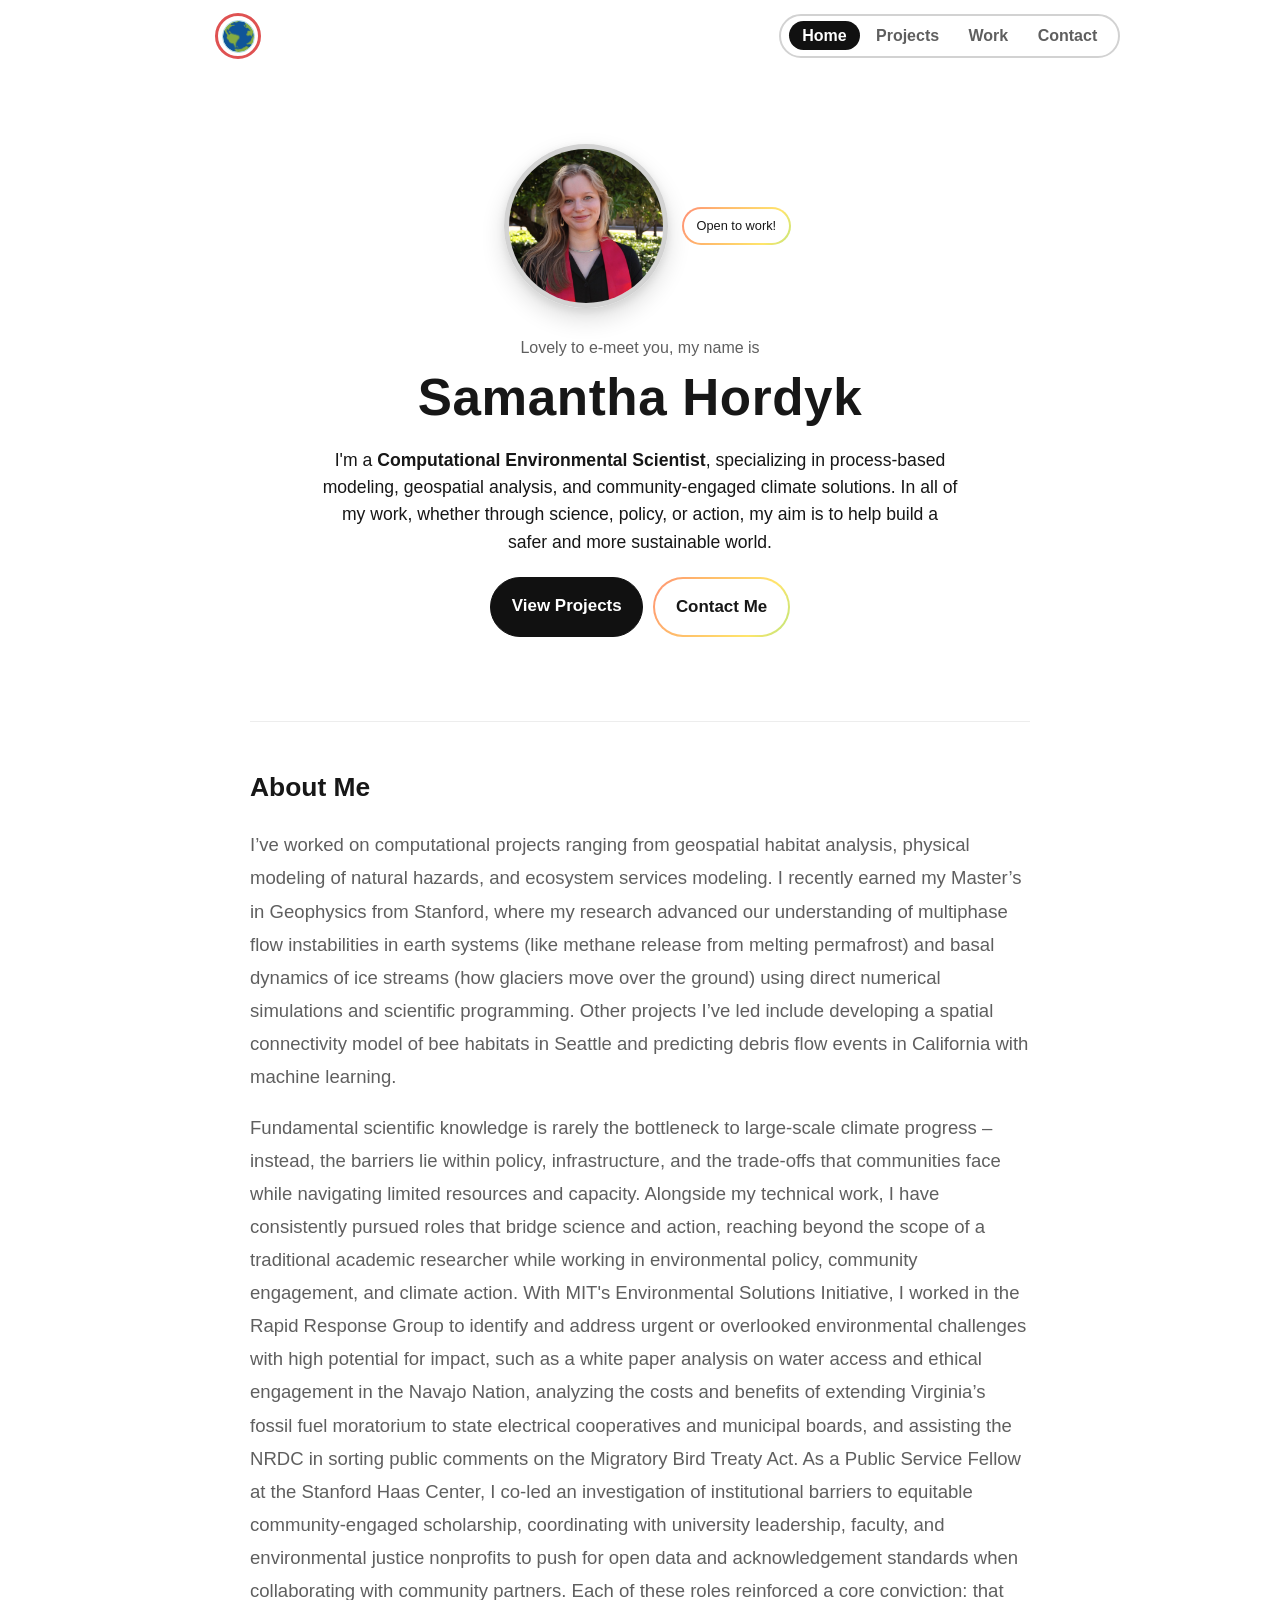
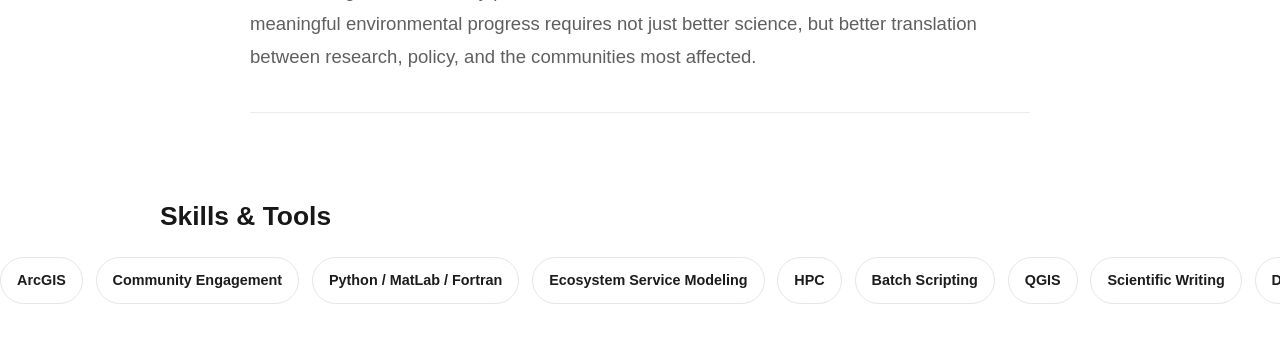
==== commit 0750a39a: "Update index.html" ====
--- a/index.html
+++ b/index.html
@@ -65,10 +65,10 @@
       <section class="section container about">
         <h2>About Me</h2>
         <p>
-          I’ve worked on computational projects ranging from geospatial habitat analysis, physical simulations of gas-fluid-sold interactions in natural hazards, and ecosystem services modeling. I recently earned my Master’s in Geophysics from Stanford, where my research advanced our understanding of multiphase flow instabilities in earth systems (like methane gas percolating through melting permafrost) and basal dynamics of ice streams (how sensitive the movement of ice streams is to underlying topography), using direct numerical simulations and scientific programming. Other projects I’ve led include developing a spatial connectivity model of bee habitats in Seattle and predicting debris flow events in California with machine learning, using public wildfire and rainfall data.   
+          I’ve worked on computational projects ranging from geospatial habitat analysis, physical modeling of natural hazards, and ecosystem services modeling. I recently earned my Master’s in Geophysics from Stanford, where my research advanced our understanding of multiphase flow instabilities in earth systems (like methane release from melting permafrost) and basal dynamics of ice streams (how glaciers move over the ground) using direct numerical simulations and scientific programming. Other projects I’ve led include developing a spatial connectivity model of bee habitats in Seattle and predicting debris flow events in California with machine learning.   
         </p>
         <p>
-          Throughout my academic work, I’ve realized that our fundamental scientific knowledge is rarely the bottleneck to large-scale climate progress – instead, the barriers lie within our policy frameworks, infrastructure systems, and the real-world trade-offs that communities face when navigating limited resources and capacity. Alongside my technical work, I have consistently pursued roles that bridge science and action, reaching beyond the scope of a traditional academic researcher while working in environmental policy, community engagement, and climate action. With MIT's Environmental Solutions Initiative, I worked in the Rapid Response Group to identify and address urgent or overlooked environmental challenges with high potential for impact, such as a white paper analysis on water access and ethical engagement in the Navajo Nation, analyzing the costs and benefits of extending Virginia’s fossil moratorium to state electrical cooperatives and municipal boards, and assisting the NRDC in sorting public comments on the Migratory Bird Treaty Act. As a Public Service Fellow at the Stanford Haas Center, I co-led an investigation of institutional barriers to equitable community-engaged scholarship, coordinating with university leadership, faculty, and environmental justice nonprofits to push for open data and acknowledgement standards when collaborating with community partners. Each of these roles reinforced a core conviction: that meaningful environmental progress requires not just better science, but better translation between research, policy, and the communities most affected. 
+          Fundamental scientific knowledge is rarely the bottleneck to large-scale climate progress – instead, the barriers lie within policy, infrastructure, and the trade-offs that communities face while navigating limited resources and capacity. Alongside my technical work, I have consistently pursued roles that bridge science and action, reaching beyond the scope of a traditional academic researcher while working in environmental policy, community engagement, and climate action. With MIT's Environmental Solutions Initiative, I worked in the Rapid Response Group to identify and address urgent or overlooked environmental challenges with high potential for impact, such as a white paper analysis on water access and ethical engagement in the Navajo Nation, analyzing the costs and benefits of extending Virginia’s fossil fuel moratorium to state electrical cooperatives and municipal boards, and assisting the NRDC in sorting public comments on the Migratory Bird Treaty Act. As a Public Service Fellow at the Stanford Haas Center, I co-led an investigation of institutional barriers to equitable community-engaged scholarship, coordinating with university leadership, faculty, and environmental justice nonprofits to push for open data and acknowledgement standards when collaborating with community partners. Each of these roles reinforced a core conviction: that meaningful environmental progress requires not just better science, but better translation between research, policy, and the communities most affected. 
         </p>
       </section>
 
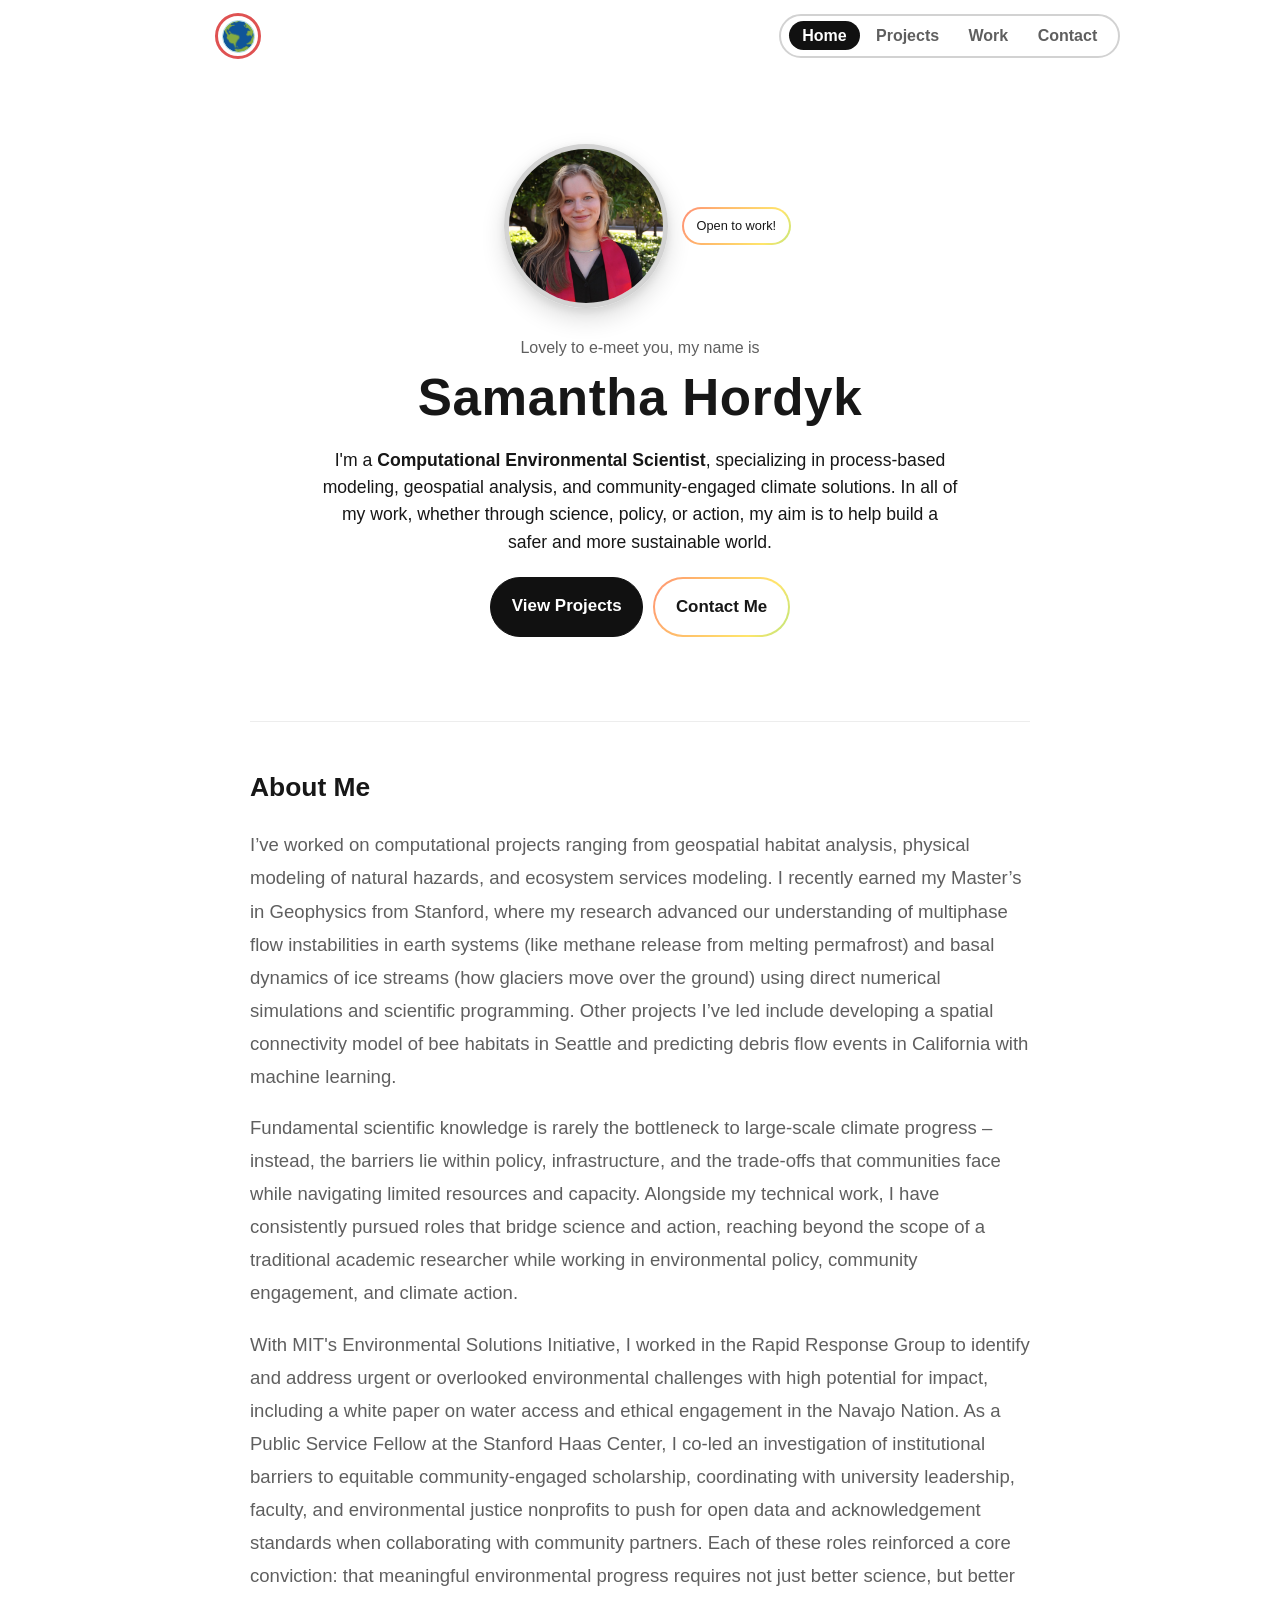
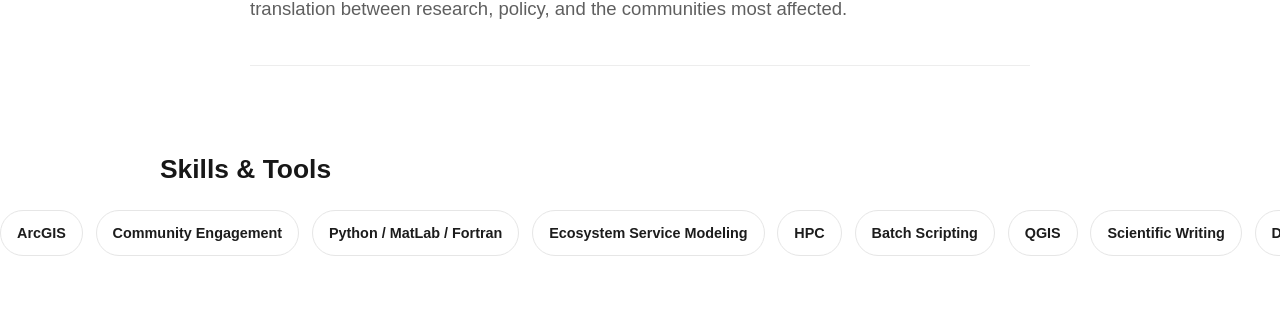
==== commit 9a2c88e6: "Touching up work page Added reactor and daad rise entry. Edited about me section" ====
--- a/index.html
+++ b/index.html
@@ -68,8 +68,12 @@
           I’ve worked on computational projects ranging from geospatial habitat analysis, physical modeling of natural hazards, and ecosystem services modeling. I recently earned my Master’s in Geophysics from Stanford, where my research advanced our understanding of multiphase flow instabilities in earth systems (like methane release from melting permafrost) and basal dynamics of ice streams (how glaciers move over the ground) using direct numerical simulations and scientific programming. Other projects I’ve led include developing a spatial connectivity model of bee habitats in Seattle and predicting debris flow events in California with machine learning.   
         </p>
         <p>
-          Fundamental scientific knowledge is rarely the bottleneck to large-scale climate progress – instead, the barriers lie within policy, infrastructure, and the trade-offs that communities face while navigating limited resources and capacity. Alongside my technical work, I have consistently pursued roles that bridge science and action, reaching beyond the scope of a traditional academic researcher while working in environmental policy, community engagement, and climate action. With MIT's Environmental Solutions Initiative, I worked in the Rapid Response Group to identify and address urgent or overlooked environmental challenges with high potential for impact, such as a white paper analysis on water access and ethical engagement in the Navajo Nation, analyzing the costs and benefits of extending Virginia’s fossil fuel moratorium to state electrical cooperatives and municipal boards, and assisting the NRDC in sorting public comments on the Migratory Bird Treaty Act. As a Public Service Fellow at the Stanford Haas Center, I co-led an investigation of institutional barriers to equitable community-engaged scholarship, coordinating with university leadership, faculty, and environmental justice nonprofits to push for open data and acknowledgement standards when collaborating with community partners. Each of these roles reinforced a core conviction: that meaningful environmental progress requires not just better science, but better translation between research, policy, and the communities most affected. 
+          Fundamental scientific knowledge is rarely the bottleneck to large-scale climate progress – instead, the barriers lie within policy, infrastructure, and the trade-offs that communities face while navigating limited resources and capacity. Alongside my technical work, I have consistently pursued roles that bridge science and action, reaching beyond the scope of a traditional academic researcher while working in environmental policy, community engagement, and climate action. 
         </p>
+        <p>
+          With MIT's Environmental Solutions Initiative, I worked in the Rapid Response Group to identify and address urgent or overlooked environmental challenges with high potential for impact, including a white paper on water access and ethical engagement in the Navajo Nation. As a Public Service Fellow at the Stanford Haas Center, I co-led an investigation of institutional barriers to equitable community-engaged scholarship, coordinating with university leadership, faculty, and environmental justice nonprofits to push for open data and acknowledgement standards when collaborating with community partners. Each of these roles reinforced a core conviction: that meaningful environmental progress requires not just better science, but better translation between research, policy, and the communities most affected. 
+        </p>
+
       </section>
 
       <section class="section tech-stack">
--- a/styles.css
+++ b/styles.css
@@ -667,6 +667,15 @@
   font-size: 0.95rem;
 }
 
+.cv-org a {
+  color: #4169e1;
+  text-decoration: none;
+}
+
+.cv-org a:hover {
+  text-decoration: underline;
+}
+
 .cv-entry p:last-child {
   margin: 0;
 }
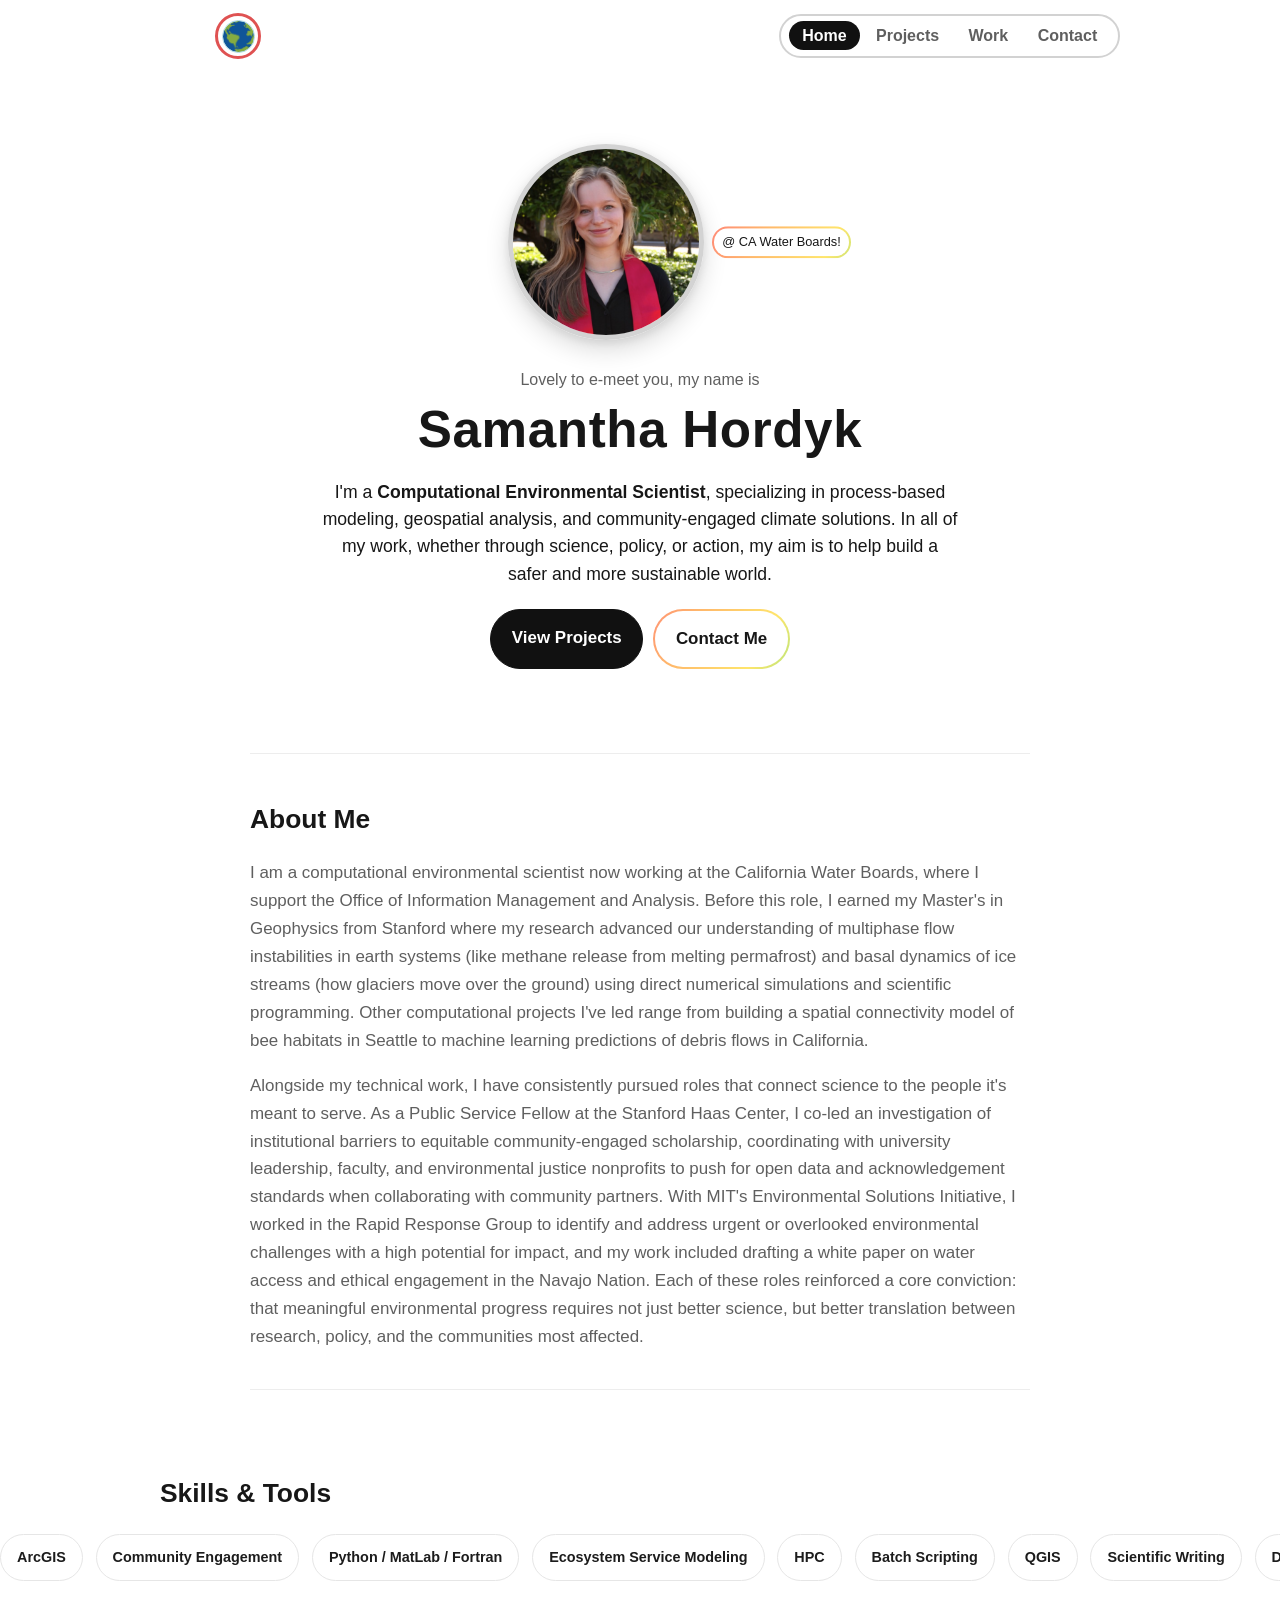
==== commit 9d76d0b8: "New job description" ====
--- a/index.html
+++ b/index.html
@@ -47,7 +47,7 @@
                 alt="Profile of Samantha Hordyk"
               />
             </div>
-            <div class="status-pill status-pill-rainbow">Open to work!</div>
+            <div class="status-pill status-pill-rainbow">@ CA Water Boards!</div>
           </div>
           <p class="intro">Lovely to e-meet you, my name is</p>
           <h1 class="name">Samantha Hordyk</h1>
@@ -65,13 +65,10 @@
       <section class="section container about">
         <h2>About Me</h2>
         <p>
-          I’ve worked on computational projects ranging from geospatial habitat analysis, physical modeling of natural hazards, and ecosystem services modeling. I recently earned my Master’s in Geophysics from Stanford, where my research advanced our understanding of multiphase flow instabilities in earth systems (like methane release from melting permafrost) and basal dynamics of ice streams (how glaciers move over the ground) using direct numerical simulations and scientific programming. Other projects I’ve led include developing a spatial connectivity model of bee habitats in Seattle and predicting debris flow events in California with machine learning.   
+          I am a computational environmental scientist now working at the California Water Boards, where I support the Office of Information Management and Analysis. Before this role, I earned my Master's in Geophysics from Stanford where my research advanced our understanding of multiphase flow instabilities in earth systems (like methane release from melting permafrost) and basal dynamics of ice streams (how glaciers move over the ground) using direct numerical simulations and scientific programming. Other computational projects I've led range from building a spatial connectivity model of bee habitats in Seattle to machine learning predictions of debris flows in California.
         </p>
         <p>
-          Fundamental scientific knowledge is rarely the bottleneck to large-scale climate progress – instead, the barriers lie within policy, infrastructure, and the trade-offs that communities face while navigating limited resources and capacity. Alongside my technical work, I have consistently pursued roles that bridge science and action, reaching beyond the scope of a traditional academic researcher while working in environmental policy, community engagement, and climate action. 
-        </p>
-        <p>
-          With MIT's Environmental Solutions Initiative, I worked in the Rapid Response Group to identify and address urgent or overlooked environmental challenges with high potential for impact, including a white paper on water access and ethical engagement in the Navajo Nation. As a Public Service Fellow at the Stanford Haas Center, I co-led an investigation of institutional barriers to equitable community-engaged scholarship, coordinating with university leadership, faculty, and environmental justice nonprofits to push for open data and acknowledgement standards when collaborating with community partners. Each of these roles reinforced a core conviction: that meaningful environmental progress requires not just better science, but better translation between research, policy, and the communities most affected. 
+          Alongside my technical work, I have consistently pursued roles that connect science to the people it's meant to serve. As a Public Service Fellow at the Stanford Haas Center, I co-led an investigation of institutional barriers to equitable community-engaged scholarship, coordinating with university leadership, faculty, and environmental justice nonprofits to push for open data and acknowledgement standards when collaborating with community partners. With MIT's Environmental Solutions Initiative, I worked in the Rapid Response Group to identify and address urgent or overlooked environmental challenges with a high potential for impact, and my work included drafting a white paper on water access and ethical engagement in the Navajo Nation. Each of these roles reinforced a core conviction: that meaningful environmental progress requires not just better science, but better translation between research, policy, and the communities most affected.
         </p>
 
       </section>
--- a/styles.css
+++ b/styles.css
@@ -181,13 +181,13 @@
   align-items: center;
   justify-content: center;
   margin: 0 auto 1.65rem;
-  transform: translateX(-54px);
+  transform: translateX(-34px);
 }
 
 .profile-wrap {
   position: relative;
-  width: 164px;
-  height: 164px;
+  width: 196px;
+  height: 196px;
   margin: 0;
   filter: none;
   transform: translateX(0);
@@ -211,13 +211,14 @@
   display: inline-flex;
   align-items: center;
   justify-content: center;
-  padding: 0.38rem 0.78rem;
+  padding: 0.38rem 0.52rem;
   border-radius: 999px;
   font-size: 0.8rem;
   font-weight: 500;
+  line-height: 1.2;
   margin: 0;
   position: absolute;
-  left: calc(50% + 96px);
+  left: calc(50% + 106px);
   top: 50%;
   transform: translateY(-50%);
 }
@@ -358,8 +359,8 @@
 }
 
 .about p {
-  font-size: 1.16rem;
-  line-height: 1.78;
+  font-size: 1.06rem;
+  line-height: 1.65;
 }
 
 .about {
@@ -793,16 +794,8 @@
   min-width: 240px;
   min-height: 64px;
   padding: 1rem 1.6rem;
-  border: 2px solid var(--border);
+  border: 2px solid transparent;
   border-radius: 999px;
-  background: #ffffff;
-  font-weight: 600;
-  font-size: 1rem;
-  transition: box-shadow 200ms, border-color 200ms;
-}
-
-.social-btn-email {
-  border-color: transparent;
   background: linear-gradient(#ffffff, #ffffff) padding-box,
     linear-gradient(
       120deg,
@@ -817,7 +810,12 @@
   background-size: 100% 100%, 280% 280%;
   background-position: 0 0, 0% 50%;
   animation: rainbow-shimmer 3.8s linear infinite;
-}
+  font-weight: 600;
+  font-size: 1rem;
+  transition: color 200ms;
+}
+
+.social-btn-email {}
 
 .contact-location {
   display: inline-flex;
@@ -843,22 +841,7 @@
 }
 
 .social-btn:hover {
-  border-color: transparent;
-  background: linear-gradient(#ffffff, #ffffff) padding-box,
-    linear-gradient(
-        120deg,
-        #ff7a7a,
-        #ffb86b,
-        #ffe56b,
-        #7ee787,
-        #7dd3fc,
-        #c4b5fd,
-        #ff7a7a
-      )
-      border-box;
-  background-size: 100% 100%, 280% 280%;
-  background-position: 0 0, 0% 50%;
-  animation: rainbow-shimmer 3.8s linear infinite;
+  color: #1f1f1f;
 }
 
 .social-btn:hover svg {
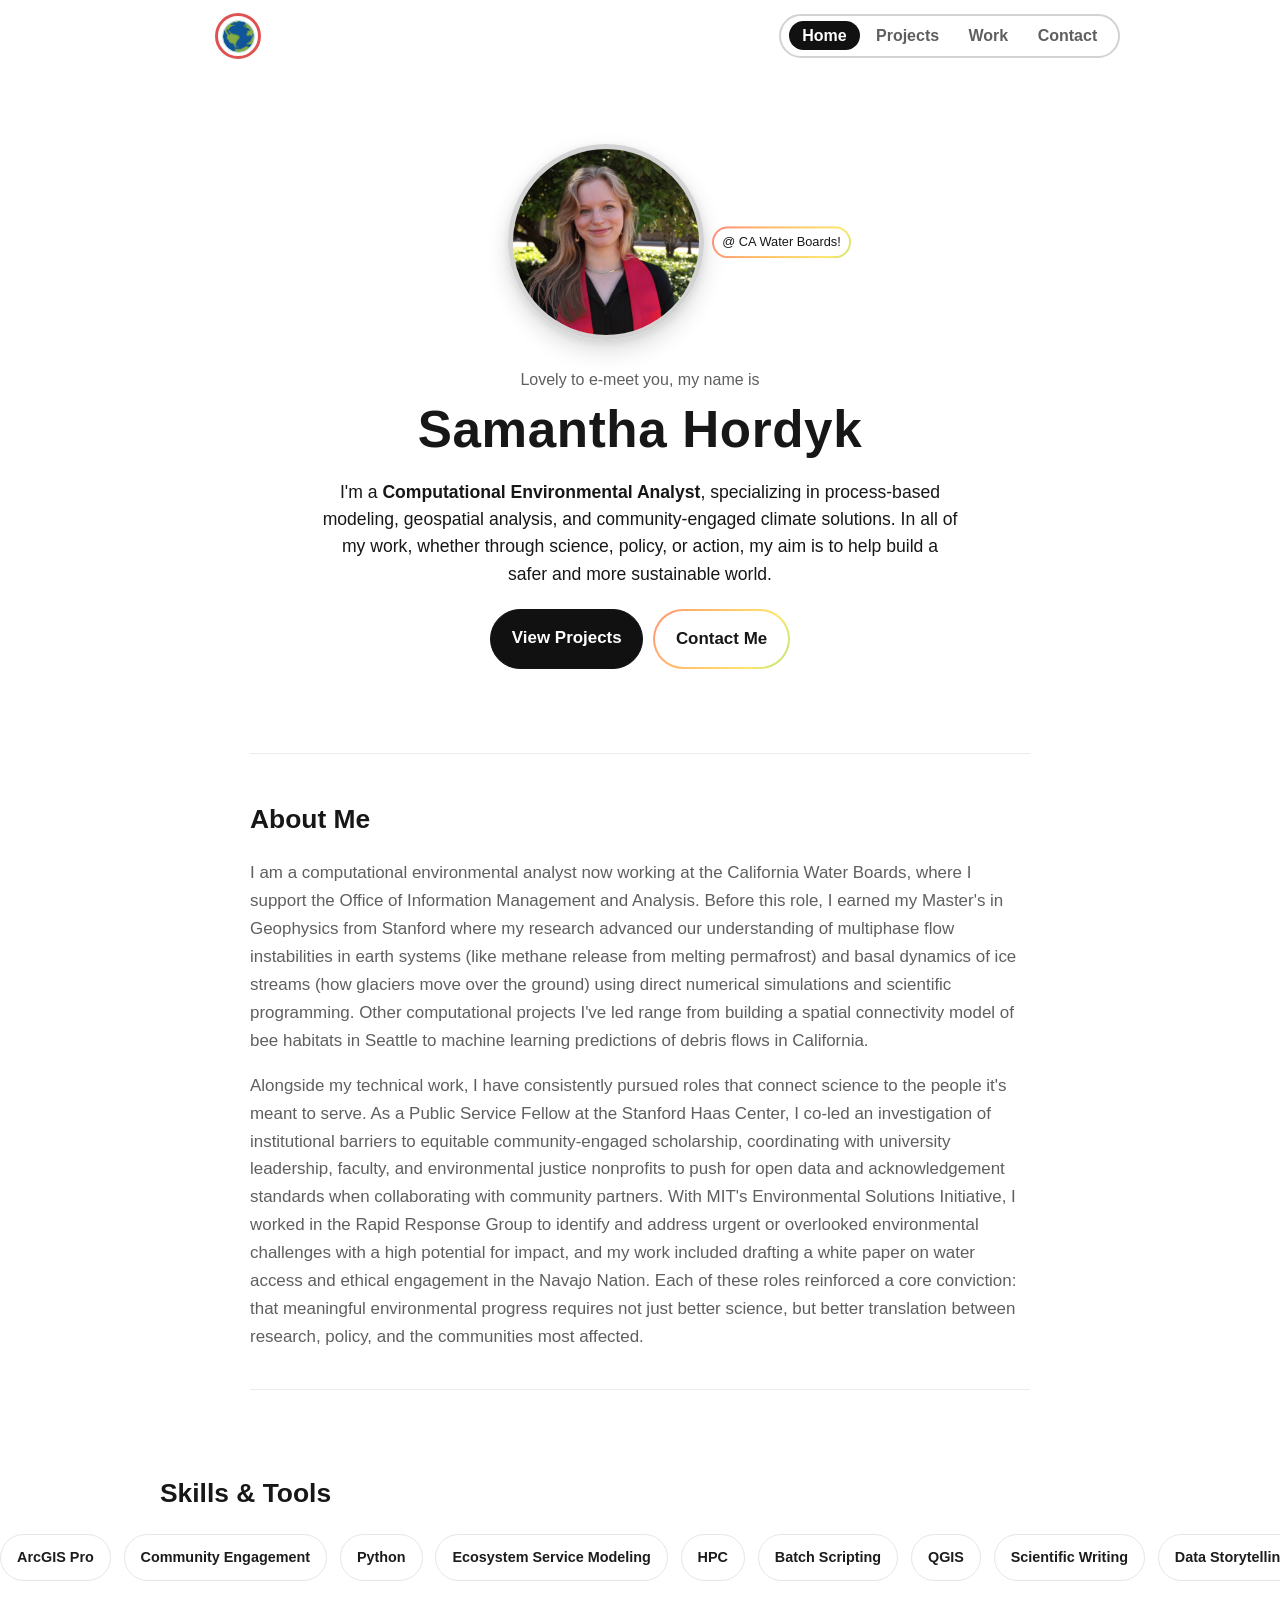
==== commit a0686ef7: "Edits" ====
--- a/index.html
+++ b/index.html
@@ -52,7 +52,7 @@
           <p class="intro">Lovely to e-meet you, my name is</p>
           <h1 class="name">Samantha Hordyk</h1>
           <p class="hero-line">
-            I'm a <strong> Computational Environmental Scientist</strong>, specializing in process-based modeling, geospatial analysis, and community-engaged 
+            I'm a <strong> Computational Environmental Analyst</strong>, specializing in process-based modeling, geospatial analysis, and community-engaged 
             climate solutions. In all of my work, whether through science, policy, or action, my aim is to help build a safer and more sustainable world.
           </p>
           <div class="hero-actions">
@@ -65,7 +65,7 @@
       <section class="section container about">
         <h2>About Me</h2>
         <p>
-          I am a computational environmental scientist now working at the California Water Boards, where I support the Office of Information Management and Analysis. Before this role, I earned my Master's in Geophysics from Stanford where my research advanced our understanding of multiphase flow instabilities in earth systems (like methane release from melting permafrost) and basal dynamics of ice streams (how glaciers move over the ground) using direct numerical simulations and scientific programming. Other computational projects I've led range from building a spatial connectivity model of bee habitats in Seattle to machine learning predictions of debris flows in California.
+          I am a computational environmental analyst now working at the California Water Boards, where I support the Office of Information Management and Analysis. Before this role, I earned my Master's in Geophysics from Stanford where my research advanced our understanding of multiphase flow instabilities in earth systems (like methane release from melting permafrost) and basal dynamics of ice streams (how glaciers move over the ground) using direct numerical simulations and scientific programming. Other computational projects I've led range from building a spatial connectivity model of bee habitats in Seattle to machine learning predictions of debris flows in California.
         </p>
         <p>
           Alongside my technical work, I have consistently pursued roles that connect science to the people it's meant to serve. As a Public Service Fellow at the Stanford Haas Center, I co-led an investigation of institutional barriers to equitable community-engaged scholarship, coordinating with university leadership, faculty, and environmental justice nonprofits to push for open data and acknowledgement standards when collaborating with community partners. With MIT's Environmental Solutions Initiative, I worked in the Rapid Response Group to identify and address urgent or overlooked environmental challenges with a high potential for impact, and my work included drafting a white paper on water access and ethical engagement in the Navajo Nation. Each of these roles reinforced a core conviction: that meaningful environmental progress requires not just better science, but better translation between research, policy, and the communities most affected.
--- a/styles.css
+++ b/styles.css
@@ -475,14 +475,14 @@
   color: #ffffff;
   padding: 0.55rem 1rem;
   border-radius: 12px;
-  background: #c4c4c4;
+  background: #a8a8a8;
   border: 2px solid transparent;
   width: 100%;
   transition: background 200ms;
 }
 
 .project-thumb:hover .project-thumb-title {
-  background: #b0b0b0;
+  background: #949494;
 }
 
 /* Add spacing between the intro and the gallery */
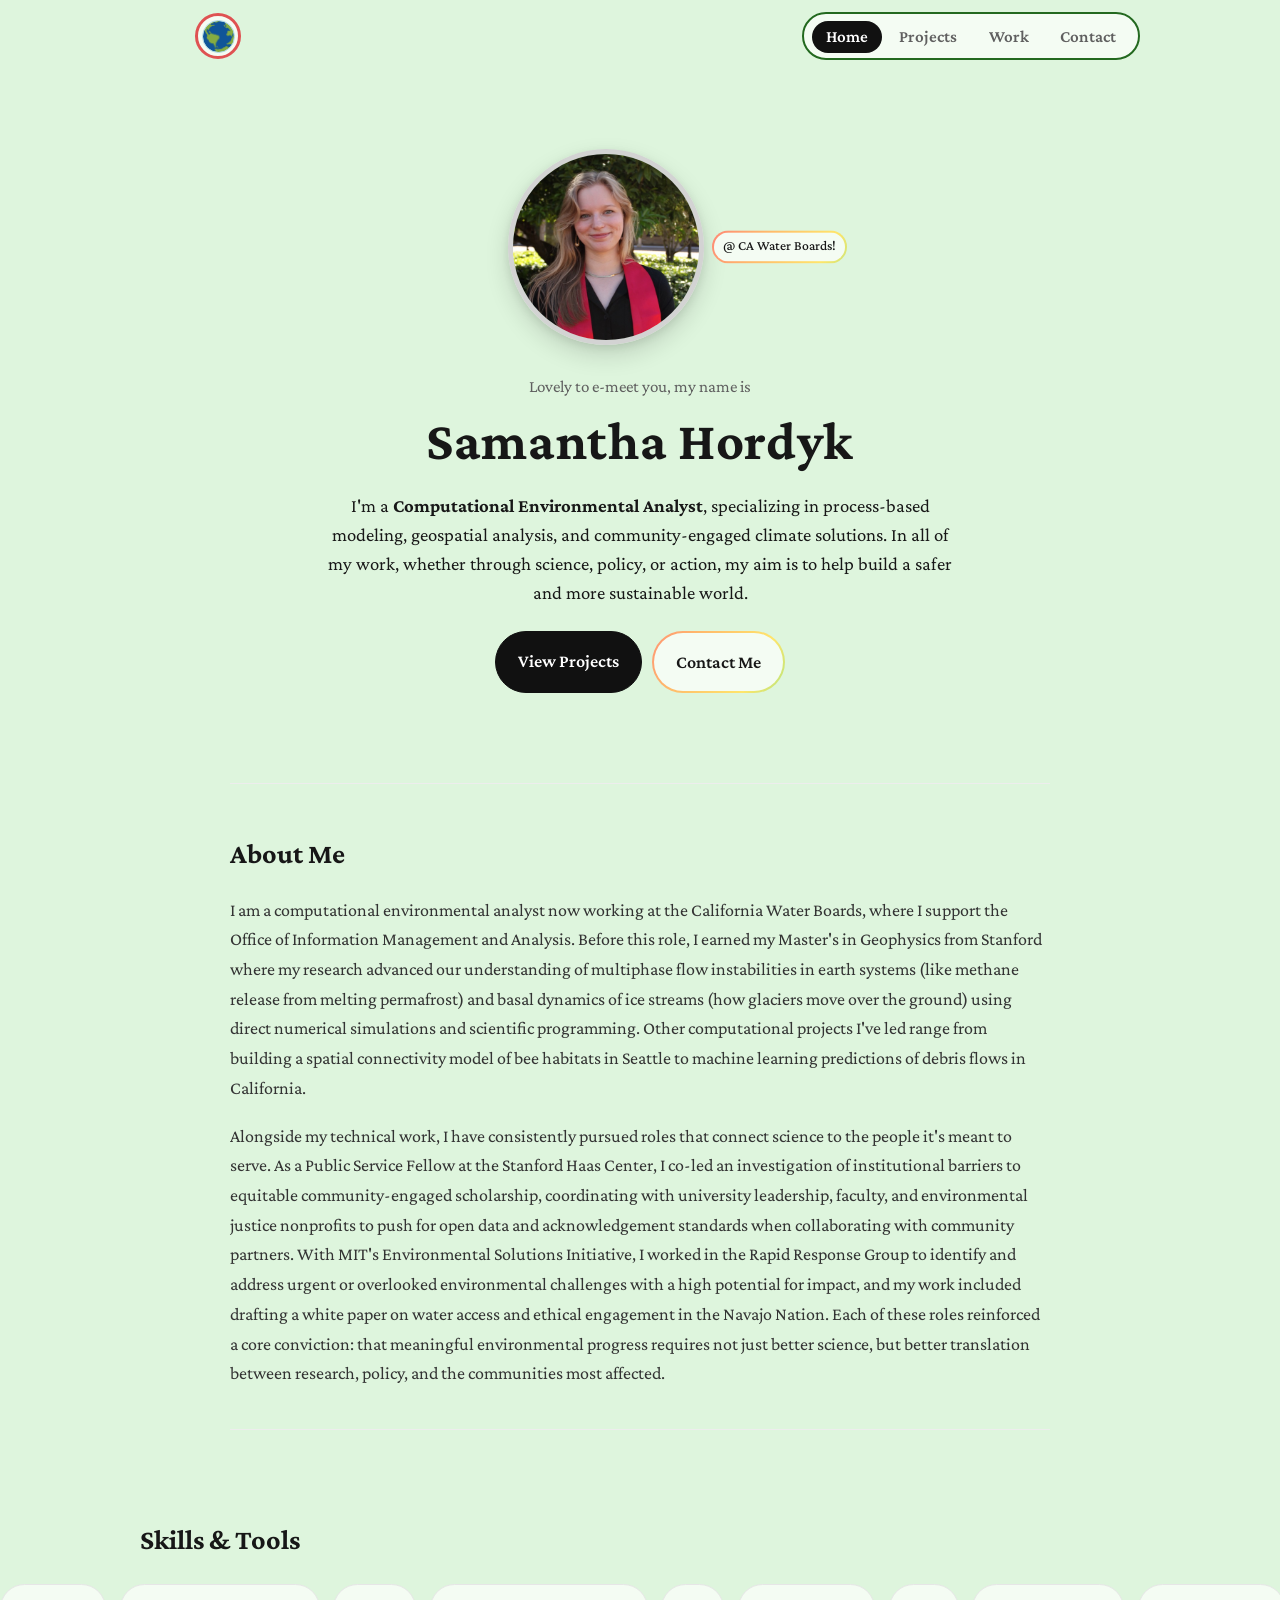
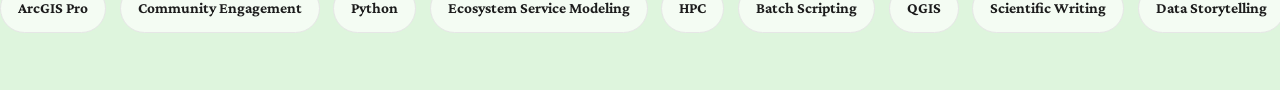
==== commit 23e6b280: "Adding color and changing font" ====
--- a/index.html
+++ b/index.html
@@ -5,7 +5,7 @@
     <meta name="viewport" content="width=device-width, initial-scale=1.0" />
     <link rel="preconnect" href="https://fonts.googleapis.com" />
     <link rel="preconnect" href="https://fonts.gstatic.com" crossorigin />
-    <link href="https://fonts.googleapis.com/css2?family=Inter:wght@400;500;600;700;800&display=swap" rel="stylesheet" />
+    <link href="https://fonts.googleapis.com/css2?family=Crimson+Pro:ital,wght@0,400;0,500;0,600;0,700;0,800;1,400;1,600&display=swap" rel="stylesheet" />
     <title>Samantha Hordyk | Portfolio</title>
     <link rel="icon" href="assets/photo.jpeg" type="image/jpeg" />
     <meta property="og:title" content="Samantha Hordyk | Portfolio" />
--- a/styles.css
+++ b/styles.css
@@ -1,6 +1,7 @@
 :root {
-  --bg: #ffffff;
-  --surface: #ffffff;
+  --bg: #def5dd;
+  --green: #23691f;
+  --surface: #f4fcf3;
   --text: #171717;
   --muted: #5f5f5f;
   --accent: #1c1c1c;
@@ -8,17 +9,41 @@
   --border: #e6e6e6;
   --radius: 14px;
   --shadow: 0 2px 8px rgba(0, 0, 0, 0.03);
+  --font: "Crimson Pro", Georgia, "Times New Roman", serif;
 }
 
 * {
   box-sizing: border-box;
 }
 
+button {
+  font-family: inherit;
+}
+
+/* In-text links: same color as surrounding text, faint underline */
+.cv-org a,
+a.cite {
+  color: inherit;
+  text-decoration: underline;
+  text-decoration-thickness: 1px;
+  text-underline-offset: 3px;
+  text-decoration-color: color-mix(in srgb, currentColor 30%, transparent);
+  transition: text-decoration-color 150ms;
+}
+
+.cv-org a:hover,
+a.cite:hover {
+  text-decoration-color: currentColor;
+}
+
+html {
+  font-size: 106.25%; /* 17px rem base; scales all rem sizes proportionally */
+}
+
 body {
   margin: 0;
-  font-family: -apple-system, BlinkMacSystemFont, "SF Pro Text", "SF Pro Display",
-    "Helvetica Neue", Helvetica, Arial, sans-serif;
-  font-size: 110%; /* ~17.6px base */
+  font-family: var(--font);
+  font-size: 110%; /* ~18.7px base */
   line-height: 1.7;
   color: var(--text);
   background: var(--bg);
@@ -31,7 +56,7 @@
 }
 
 .container {
-  width: min(960px, calc(100% - 5rem));
+  width: min(1000px, calc(100% - 4rem));
   margin: 0 auto;
 }
 
@@ -40,7 +65,7 @@
   top: 0;
   z-index: 50;
   backdrop-filter: blur(5px);
-  background: rgba(255, 255, 255, 0.95);
+  background: rgba(222, 245, 221, 0.95);
   border-bottom: none;
 }
 
@@ -62,7 +87,7 @@
   height: 46px;
   border-radius: 50%;
   border: 3px solid #df5252;
-  background: #ffffff;
+  background: var(--surface);
   display: grid;
   place-items: center;
   cursor: pointer;
@@ -85,7 +110,7 @@
   padding: 0.55rem 0.65rem;
   border: 2px solid #e06a6a;
   border-radius: 10px;
-  background: #ffffff;
+  background: var(--surface);
   color: var(--text);
   box-shadow: none;
 }
@@ -133,9 +158,9 @@
   display: flex;
   gap: 0.2rem;
   flex-wrap: wrap;
-  border: 2px solid #d2d2d2;
+  border: 2px solid var(--green);
   border-radius: 999px;
-  background: #ffffff;
+  background: var(--surface);
 }
 
 .nav-links a {
@@ -225,7 +250,7 @@
 
 .status-pill-rainbow {
   border: 2.5px solid transparent;
-  background: linear-gradient(#ffffff, #ffffff) padding-box,
+  background: linear-gradient(var(--surface), var(--surface)) padding-box,
     linear-gradient(
         120deg,
         #ff7a7a,
@@ -250,8 +275,7 @@
 
 .name {
   margin: 0 0 1.35rem;
-  font-family: -apple-system, BlinkMacSystemFont, "SF Pro Display", "SF Pro Text",
-    "Helvetica Neue", Helvetica, Arial, sans-serif;
+  font-family: var(--font);
   font-size: clamp(2.2rem, 5.4vw, 3.2rem);
   line-height: 1.05;
   letter-spacing: 0.012em;
@@ -299,9 +323,9 @@
 }
 
 .button-outline {
-  border-color: var(--accent);
-  color: var(--accent);
-  background: #fff;
+  border-color: var(--green);
+  color: var(--green);
+  background: var(--surface);
 }
 
 .button-outline:hover {
@@ -313,8 +337,8 @@
   color: var(--text);
   border: 2px solid transparent;
   background: linear-gradient(
-      #ffffff,
-      #ffffff
+      var(--surface),
+      var(--surface)
     )
     padding-box,
     linear-gradient(
@@ -334,14 +358,13 @@
 }
 
 @keyframes rainbow-shimmer {
+  /* With a 280% gradient, 155.556% shifts it exactly one tile width
+     ((280 - 100) * 1.55556 = 280), so the loop restarts seamlessly. */
   0% {
     background-position: 0 0, 0% 50%;
   }
-  50% {
-    background-position: 0 0, 100% 50%;
-  }
   100% {
-    background-position: 0 0, 200% 50%;
+    background-position: 0 0, 155.556% 50%;
   }
 }
 
@@ -351,20 +374,25 @@
 
 .about p,
 .page-intro p,
-.cv-entry p,
-.education-card p,
 .project-detail-copy p,
 .contact-card p {
   color: var(--muted);
 }
 
+.cv-entry p,
+.education-card p,
+.cv-awards-list {
+  color: #222222;
+}
+
 .about p {
+  color: #333333;
   font-size: 1.06rem;
   line-height: 1.65;
 }
 
 .about {
-  max-width: 780px;
+  max-width: 820px;
   margin-top: 2.1rem;
   margin-bottom: 2.5rem;
   margin-left: auto;
@@ -393,8 +421,8 @@
 
 .projects-page {
   min-height: calc(100vh - 140px);
-  padding-left: 4.5rem;
-  padding-right: 4.5rem;
+  padding-left: 2.5rem;
+  padding-right: 2.5rem;
 }
 
 .projects-stage {
@@ -408,7 +436,7 @@
   display: grid;
   grid-template-columns: repeat(3, minmax(0, 1fr));
   gap: 1.6rem;
-  max-width: 860px;
+  max-width: 940px;
   margin: 0 auto;
 }
 .project-thumb {
@@ -419,19 +447,6 @@
   color: inherit;
   gap: 0.75rem;
   position: relative;
-}
-
-.bee-star {
-  position: absolute;
-  left: -30px;
-  top: -22px;
-  font-size: 56px;
-  color: #fff200;
-  line-height: 1;
-  pointer-events: none;
-  z-index: 1;
-  transform: rotate(-20deg);
-  -webkit-text-stroke: 1px #c9a800;
 }
 
 .project-thumb-media {
@@ -439,7 +454,7 @@
   aspect-ratio: 1 / 1; /* make tiles square */
   overflow: hidden;
   border-radius: 12px;
-  background: #fff;
+  background: var(--surface);
   box-shadow: 0 6px 18px rgba(12,12,12,0.06);
   border: 1.5px solid #e2e8f0;
 }
@@ -472,17 +487,17 @@
   text-align: center;
   font-size: 0.92rem;
   font-weight: 600;
-  color: #ffffff;
+  color: var(--text);
   padding: 0.55rem 1rem;
   border-radius: 12px;
-  background: #a8a8a8;
+  background: var(--surface);
   border: 2px solid transparent;
   width: 100%;
   transition: background 200ms;
 }
 
 .project-thumb:hover .project-thumb-title {
-  background: #949494;
+  background: #e4f5e2;
 }
 
 /* Add spacing between the intro and the gallery */
@@ -546,13 +561,13 @@
 .cv-layout {
   display: grid;
   gap: 3.2rem;
-  max-width: 820px;
+  max-width: 880px;
   margin-top: 1.2rem;
   margin-bottom: 1.4rem;
   margin-left: auto;
   margin-right: auto;
-  padding-left: 2.5rem;
-  padding-right: 2.5rem;
+  padding-left: 2rem;
+  padding-right: 2rem;
 }
 
 .cv-page-heading {
@@ -572,7 +587,7 @@
   left: 0;
   width: 2.8rem;
   height: 1.5px;
-  background: #cccccc;
+  background: var(--green);
 }
 
 .cv-page-subhead {
@@ -586,7 +601,7 @@
   font-weight: 700;
   letter-spacing: 0.1em;
   text-transform: uppercase;
-  color: #aaaaaa;
+  color: var(--green);
   margin: 0 0 1.8rem;
 }
 
@@ -616,7 +631,7 @@
   width: 13px;
   height: 13px;
   border-radius: 50%;
-  background: #9aabb8;
+  background: var(--green);
   box-shadow: 0 1px 3px rgba(0,0,0,0.18);
   z-index: 1;
 }
@@ -629,7 +644,7 @@
   top: 16px;
   bottom: 0;
   width: 1.5px;
-  background: #dedede;
+  background: var(--green);
 }
 
 .cv-entry:last-child {
@@ -648,33 +663,34 @@
 .cv-entry-head h3,
 .education-head h3 {
   margin: 0;
-  font-size: 1.06rem;
-  font-weight: 700;
+  font-size: 1.2rem;
+  font-weight: 800;
 }
 
 .cv-entry-head span,
 .education-head span {
-  color: #aaaaaa;
+  color: var(--green);
   font-size: 0.88rem;
   font-weight: 500;
   white-space: nowrap;
   flex-shrink: 0;
 }
 
-.cv-org {
+/* p.cv-org so it outranks the .cv-entry p / .education-card p text colors */
+p.cv-org {
   margin: 0 0 0.4rem;
-  color: #7a8fa6;
-  font-weight: 800;
+  color: var(--green);
+  font-weight: 600;
   font-size: 0.95rem;
 }
 
-.cv-org a {
-  color: #4169e1;
-  text-decoration: none;
-}
-
-.cv-org a:hover {
-  text-decoration: underline;
+/* Work entries: title 1.2rem > company > description > dates 0.88rem */
+.cv-entry p {
+  font-size: 1rem;
+}
+
+.cv-entry p.cv-org {
+  font-size: 1.06rem;
 }
 
 .cv-entry p:last-child {
@@ -684,20 +700,20 @@
 .education-grid {
   display: grid;
   grid-template-columns: repeat(2, minmax(0, 1fr));
-  gap: 1rem;
+  gap: 1.2rem;
 }
 
 .education-card {
   border: 1px solid var(--border);
   border-radius: 12px;
-  padding: 1rem;
-  background: #ffffff;
+  padding: 1.25rem;
+  background: var(--surface);
   box-shadow: none;
 }
 
 .education-card p {
   margin: 0.4rem 0 0;
-  font-size: 0.88rem;
+  font-size: 0.95rem;
 }
 
 .cv-awards {
@@ -713,13 +729,13 @@
 
 .cv-awards-list {
   margin: 0;
-  color: var(--muted);
   font-size: 0.95rem;
   line-height: 1.9;
   text-align: center;
 }
 
 .contact-page {
+  width: min(960px, calc(100% - 5rem)); /* keep contact page at its original width */
   padding-left: 2.5rem;
   padding-right: 2.5rem;
 }
@@ -796,7 +812,7 @@
   padding: 1rem 1.6rem;
   border: 2px solid transparent;
   border-radius: 999px;
-  background: linear-gradient(#ffffff, #ffffff) padding-box,
+  background: linear-gradient(var(--surface), var(--surface)) padding-box,
     linear-gradient(
       120deg,
       #ff7a7a,
@@ -817,6 +833,18 @@
 
 .social-btn-email {}
 
+.contact-grid {
+  display: grid;
+  grid-template-columns: repeat(2, 1fr);
+  gap: 0.8rem;
+}
+
+@media (max-width: 600px) {
+  .contact-grid {
+    grid-template-columns: 1fr;
+  }
+}
+
 .contact-location {
   display: inline-flex;
   align-items: center;
@@ -856,7 +884,7 @@
   padding: 0.45rem 1rem;
   border-radius: 999px;
   border: 2px solid transparent;
-  background: linear-gradient(#ffffff, #ffffff) padding-box,
+  background: linear-gradient(var(--surface), var(--surface)) padding-box,
     linear-gradient(
       120deg,
       #ff7a7a,
@@ -919,7 +947,7 @@
   padding: 0.62rem 1rem;
   border-radius: 999px;
   border: 1px solid var(--border);
-  background: #ffffff;
+  background: var(--surface);
   color: var(--accent);
   font-size: 0.9rem;
   font-weight: 700;
@@ -937,7 +965,7 @@
 
 .site-footer {
   border-top: 1px solid var(--border);
-  background: #ffffff;
+  background: var(--surface);
 }
 
 .footer-wrap {
@@ -1100,7 +1128,7 @@
 
 /* Inner content — narrower than the default container for bigger side margins */
 .pj-inner {
-  width: min(860px, calc(100% - 10rem));
+  width: min(900px, calc(100% - 8rem));
   margin: 0 auto;
 }
 
@@ -1255,15 +1283,7 @@
 
 /* Inline academic citations */
 a.cite {
-  color: inherit;
-  text-decoration: none;
-  border-bottom: 1px solid currentColor;
-  opacity: 0.75;
   font-style: italic;
-}
-
-a.cite:hover {
-  opacity: 1;
 }
 
 /* Figure wrapper — used for both real images and placeholders */
@@ -1384,7 +1404,7 @@
   position: relative;
   width: min(920px, calc(100% - 3rem));
   max-height: calc(100vh - 4rem);
-  background: #fff;
+  background: var(--surface);
   border-radius: 12px;
   box-shadow: 0 18px 50px rgba(0,0,0,0.35);
   overflow: auto;
